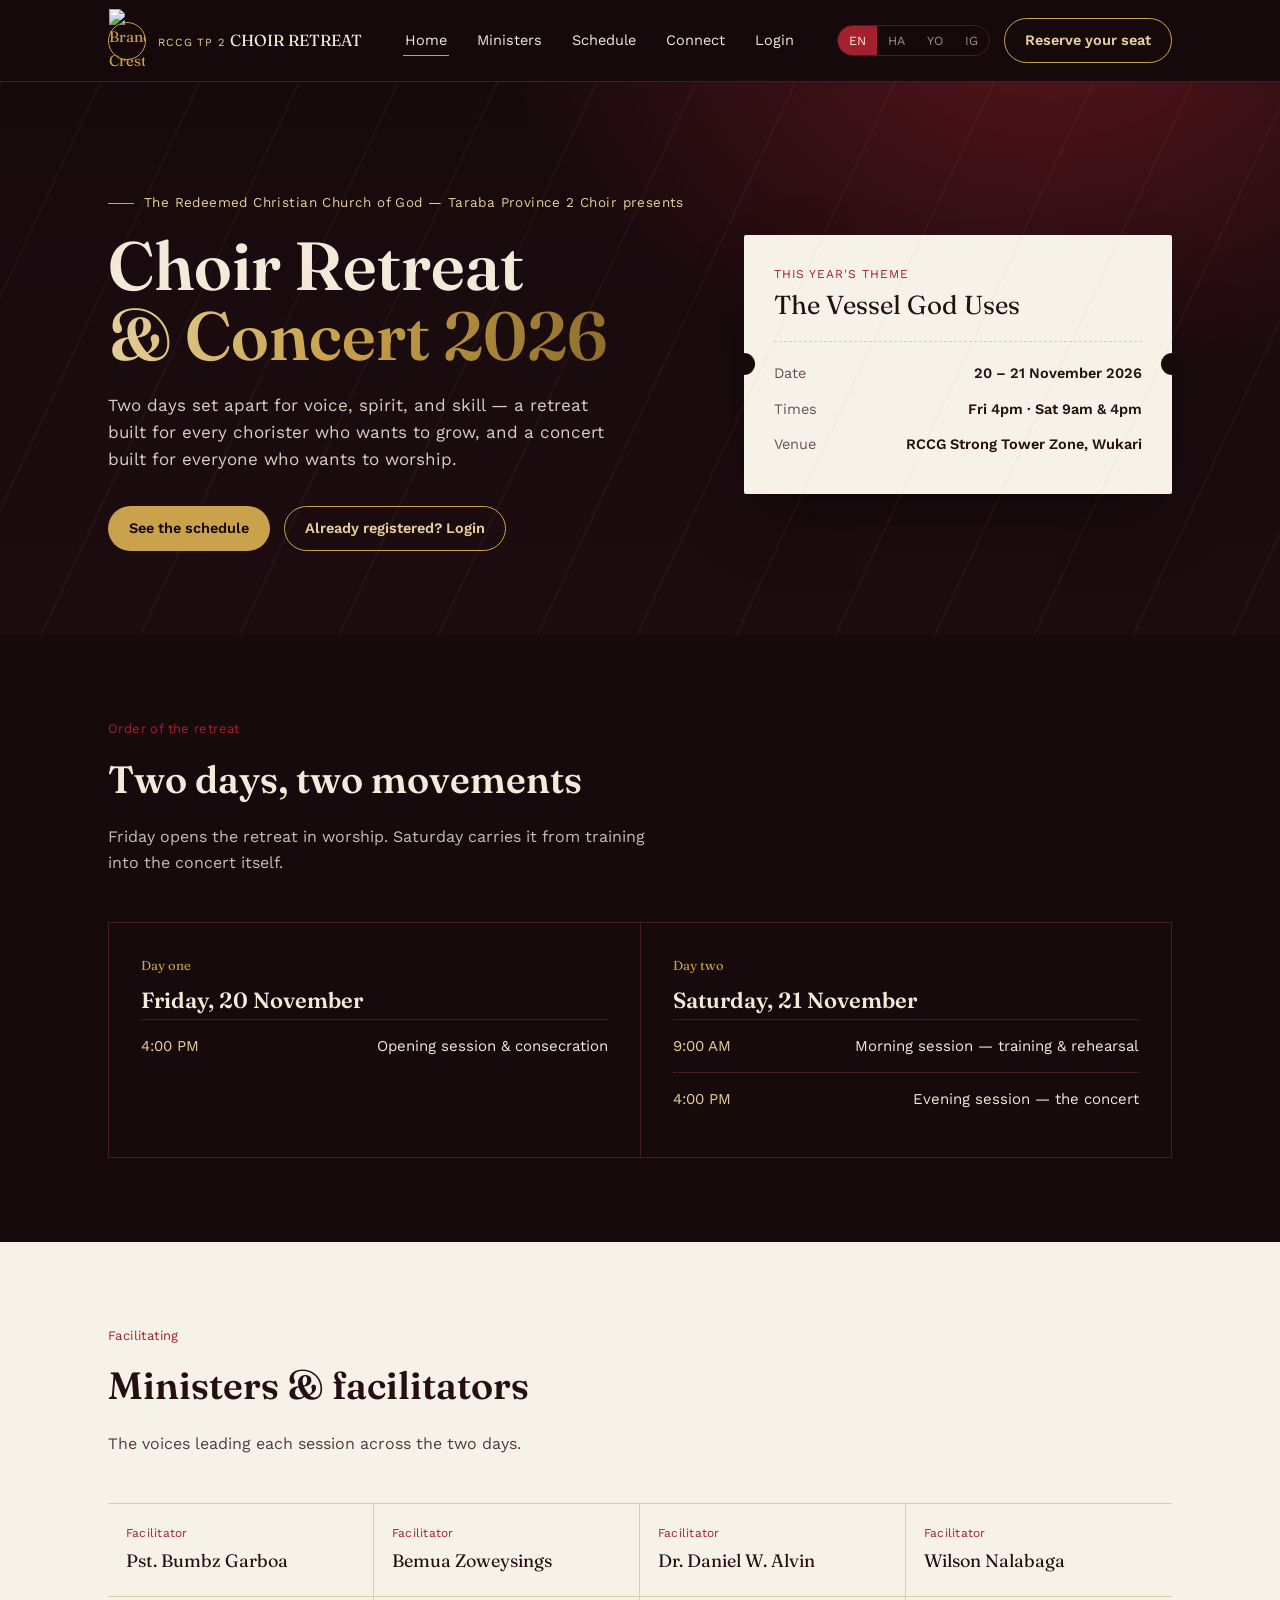
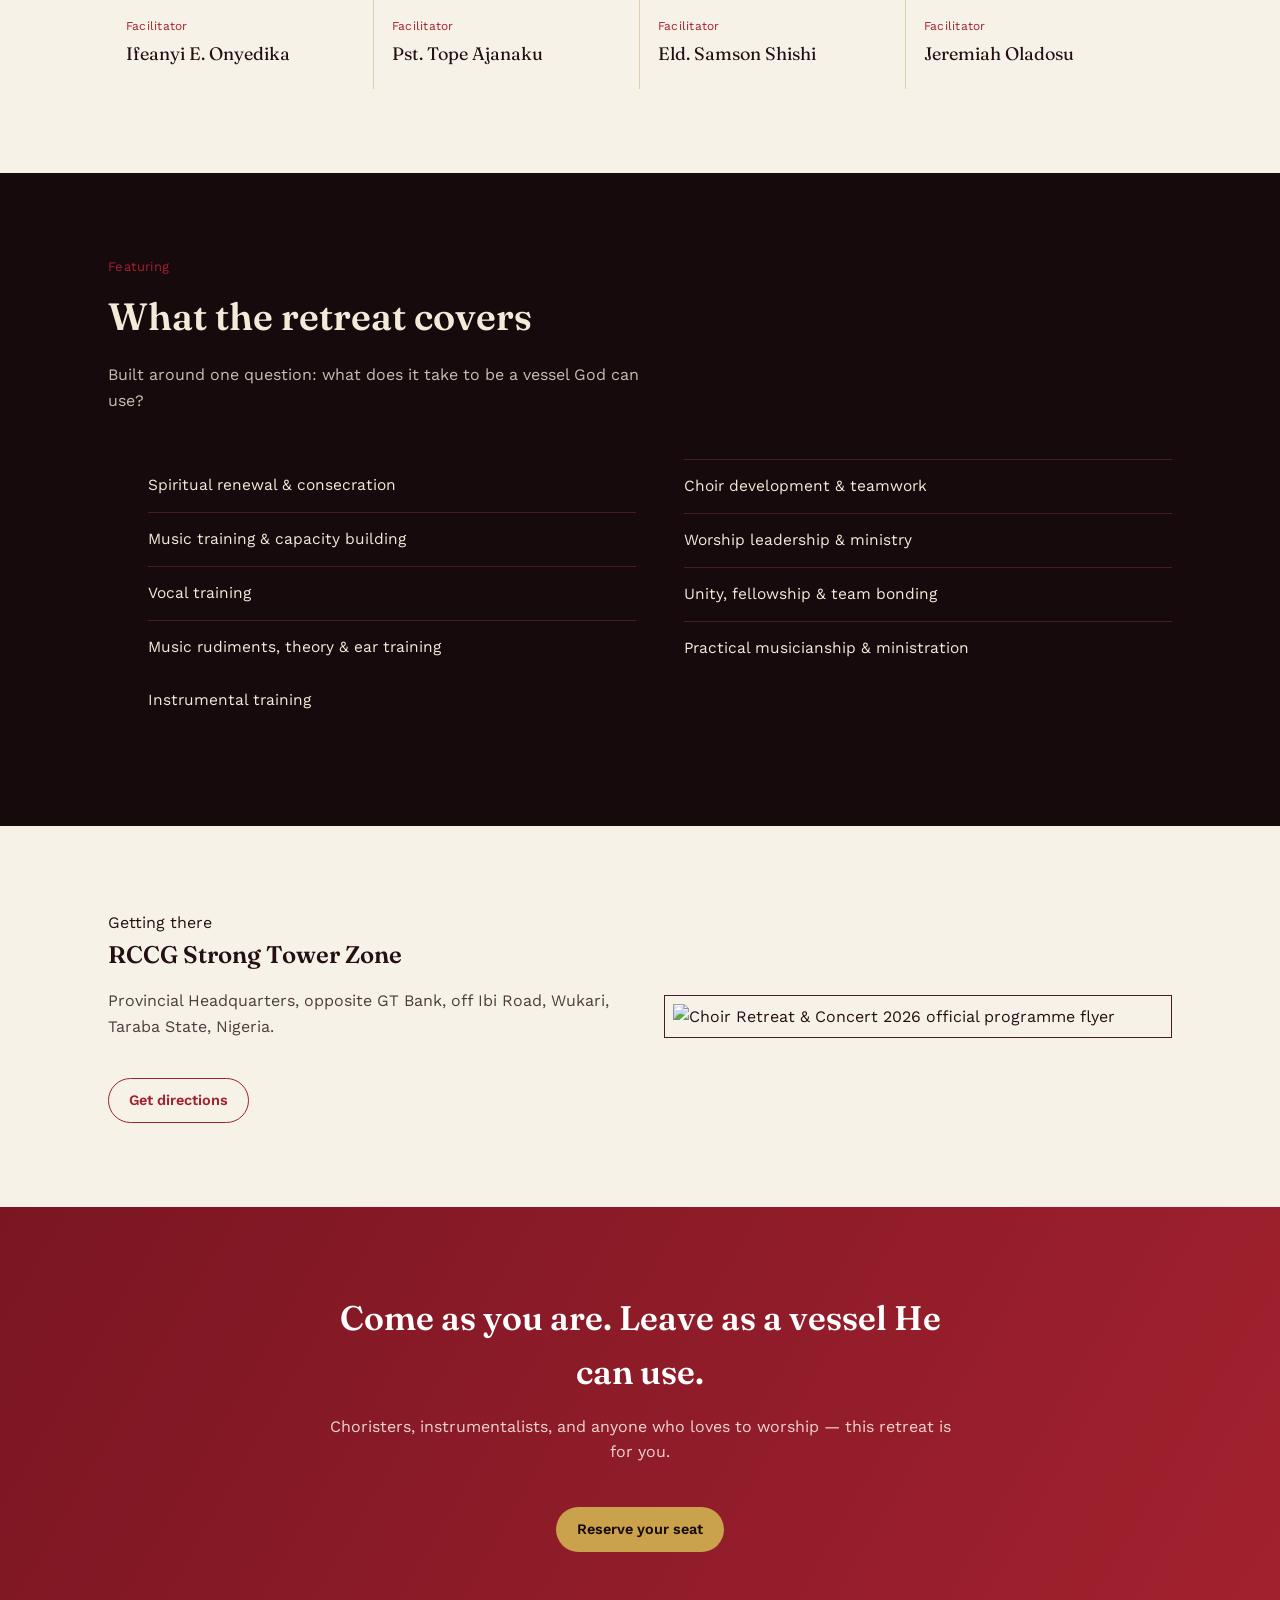
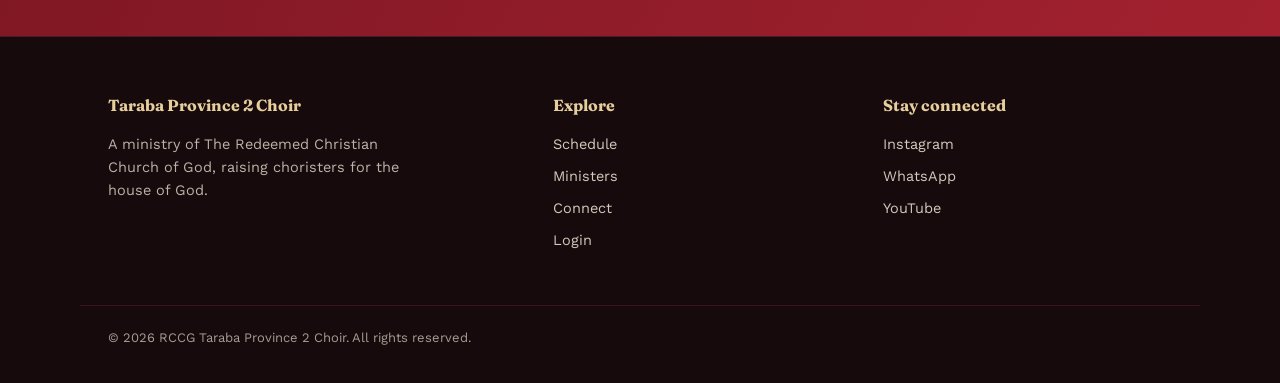
==== index.html @ 62e75410 "Add files via upload" ====
<!DOCTYPE html>
<html lang="en">
<head>
<meta charset="UTF-8">
<meta name="viewport" content="width=device-width, initial-scale=1.0">
<title>Choir Retreat &amp; Concert 2026 — Taraba Province 2 Choir</title>
<meta name="description" content="Choir Retreat & Concert 2026, themed 'The Vessel God Uses'. 20–21 November 2026 at RCCG Strong Tower Zone, Wukari, Taraba State.">
<link rel="preconnect" href="https://fonts.googleapis.com">
<link href="https://fonts.googleapis.com/css2?family=Fraunces:opsz,wght@9..144,500;9..144,600;9..144,700&family=Work+Sans:wght@400;500;600;700&display=swap" rel="stylesheet">
<link rel="stylesheet" href="styles.css">
</head>
<body>

<header class="site-header">
  <nav class="nav">
    <a href="index.html" class="brand">
      <span class="brand-crest"><img src="assets/RCCG LOGO.jpg" alt="Brand Crest"></span>
      <span class="brand-text">
        <span class="line1">RCCG TP 2</span>
        <span class="line2">CHOIR RETREAT</span>
      </span>
    </a>
    <ul class="nav-links">
      <li><a href="index.html" class="active" data-i18n="nav_home">Home</a></li>
      <li><a href="#ministers" data-i18n="nav_ministers">Ministers</a></li>
      <li><a href="#schedule" data-i18n="nav_schedule">Schedule</a></li>
      <li><a href="social.html" data-i18n="nav_social">Connect</a></li>
      <li><a href="login.html" data-i18n="nav_login">Login</a></li>
    </ul>
    <div class="nav-right">
      <div class="lang-switch" role="group" aria-label="Language">
        <button data-lang="en" class="active">EN</button>
        <button data-lang="ha">HA</button>
        <button data-lang="yo">YO</button>
        <button data-lang="ig">IG</button>
      </div>
      <a href="login.html" class="btn btn-line" data-i18n="nav_register">Reserve a seat</a>
      <button class="nav-toggle" aria-label="Menu" aria-expanded="false">☰</button>
    </div>
  </nav>
</header>

<section class="hero">
  <div class="container hero-grid">
    <div>
      <p class="hero-eyebrow"><span class="rule"></span><span data-i18n="hero_eyebrow">The Redeemed Christian Church of God — Taraba Province 2 Choir presents</span></p>
      <h1>Choir Retreat<br><span class="gold">&amp; Concert 2026</span></h1>
      <p class="hero-lede" data-i18n="hero_lede">Two days set apart for voice, spirit, and skill — a retreat built for every chorister who wants to grow, and a concert built for everyone who wants to worship.</p>
      <div class="hero-actions">
        <a href="#schedule" class="btn btn-gold" data-i18n="hero_cta_schedule">See the schedule</a>
        <a href="login.html" class="btn btn-line" data-i18n="hero_cta_login">Already registered? Login</a>
      </div>
    </div>
    <div class="ticket">
      <div class="theme-label" data-i18n="ticket_theme_label">This year's theme</div>
      <div class="theme-text">The Vessel God Uses</div>
      <hr>
      <div class="row"><span class="k" data-i18n="ticket_date_label">Date</span><span class="v" data-i18n="ticket_date_value">20 – 21 November 2026</span></div>
      <div class="row"><span class="k" data-i18n="ticket_time_label">Times</span><span class="v" data-i18n="ticket_time_value">Fri 4pm · Sat 9am & 4pm</span></div>
      <div class="row"><span class="k" data-i18n="ticket_venue_label">Venue</span><span class="v" data-i18n="ticket_venue_value">RCCG Strong Tower Zone, Wukari</span></div>
    </div>
  </div>
</section>

<section id="schedule">
  <div class="container">
    <div class="section-head">
      <div class="kicker" data-i18n="programme_kicker">Order of the retreat</div>
      <h2 data-i18n="programme_title">Two days, two movements</h2>
      <p data-i18n="programme_lede">Friday opens the retreat in worship. Saturday carries it from training into the concert itself.</p>
    </div>
    <div class="programme">
      <div class="day">
        <div class="num" data-i18n="day1_label">Day one</div>
        <h3 data-i18n="day1_name">Friday, 20 November</h3>
        <div class="slot">
          <span class="time" data-i18n="day1_slot1_time">4:00 PM</span>
          <span data-i18n="day1_slot1_name">Opening session &amp; consecration</span>
        </div>
      </div>
      <div class="day">
        <div class="num" data-i18n="day2_label">Day two</div>
        <h3 data-i18n="day2_name">Saturday, 21 November</h3>
        <div class="slot">
          <span class="time" data-i18n="day2_slot1_time">9:00 AM</span>
          <span data-i18n="day2_slot1_name">Morning session — training &amp; rehearsal</span>
        </div>
        <div class="slot">
          <span class="time" data-i18n="day2_slot2_time">4:00 PM</span>
          <span data-i18n="day2_slot2_name">Evening session — the concert</span>
        </div>
      </div>
    </div>
  </div>
</section>

<section id="ministers" class="section-paper">
  <div class="container">
    <div class="section-head">
      <div class="kicker" data-i18n="ministers_kicker">Facilitating</div>
      <h2 data-i18n="ministers_title">Ministers &amp; facilitators</h2>
      <p data-i18n="ministers_lede">The voices leading each session across the two days.</p>
    </div>
    <div class="cast">
      <div class="cast-item"><div class="role">Facilitator</div><div class="who">Pst. Bumbz Garboa</div></div>
      <div class="cast-item"><div class="role">Facilitator</div><div class="who">Bemua Zoweysings</div></div>
      <div class="cast-item"><div class="role">Facilitator</div><div class="who">Dr. Daniel W. Alvin</div></div>
      <div class="cast-item"><div class="role">Facilitator</div><div class="who">Wilson Nalabaga</div></div>
      <div class="cast-item"><div class="role">Facilitator</div><div class="who">Ifeanyi E. Onyedika</div></div>
      <div class="cast-item"><div class="role">Facilitator</div><div class="who">Pst. Tope Ajanaku</div></div>
      <div class="cast-item"><div class="role">Facilitator</div><div class="who">Eld. Samson Shishi</div></div>
      <div class="cast-item"><div class="role">Facilitator</div><div class="who">Jeremiah Oladosu</div></div>
    </div>
  </div>
</section>

<section>
  <div class="container">
    <div class="section-head">
      <div class="kicker" data-i18n="focus_kicker">Featuring</div>
      <h2 data-i18n="focus_title">What the retreat covers</h2>
      <p data-i18n="focus_lede">Built around one question: what does it take to be a vessel God can use?</p>
    </div>
    <ul class="focus-list">
      <li data-i18n="focus_1">Spiritual renewal &amp; consecration</li>
      <li data-i18n="focus_2">Music training &amp; capacity building</li>
      <li data-i18n="focus_3">Vocal training</li>
      <li data-i18n="focus_4">Music rudiments, theory &amp; ear training</li>
      <li data-i18n="focus_5">Instrumental training</li>
      <li data-i18n="focus_6">Choir development &amp; teamwork</li>
      <li data-i18n="focus_7">Worship leadership &amp; ministry</li>
      <li data-i18n="focus_8">Unity, fellowship &amp; team bonding</li>
      <li data-i18n="focus_9">Practical musicianship &amp; ministration</li>
    </ul>
  </div>
</section>

<section class="section-paper">
  <div class="container venue-wrap">
    <div>
      <div class="kicker" data-i18n="venue_kicker">Getting there</div>
      <h2 data-i18n="venue_title">RCCG Strong Tower Zone</h2>
      <p data-i18n="venue_lede" style="margin-top:14px; opacity:.8;">Provincial Headquarters, opposite GT Bank, off Ibi Road, Wukari, Taraba State, Nigeria.</p>
      <a href="https://www.google.com/maps/search/?api=1&query=RCCG+Strong+Tower+Zone+Wukari+Taraba" target="_blank" rel="noopener" class="btn btn-line" style="border-color:var(--crimson); color:var(--crimson); margin-top:22px;" data-i18n="venue_cta">Get directions</a>
    </div>
    <div class="venue-figure">
      <img src="assets/flyer.jpg" alt="Choir Retreat & Concert 2026 official programme flyer">
    </div>
  </div>
</section>

<section style="background: linear-gradient(120deg, var(--crimson-2), var(--crimson)); text-align:center;">
  <div class="container" style="max-width:680px;">
    <h2 style="font-size: clamp(26px,3.4vw,34px); color:#fff;" data-i18n="cta_band_title">Come as you are. Leave as a vessel He can use.</h2>
    <p style="margin-top:14px; color:#fbe9df; opacity:.9;" data-i18n="cta_band_lede">Choristers, instrumentalists, and anyone who loves to worship — this retreat is for you.</p>
    <a href="login.html" class="btn btn-gold" style="margin-top:26px;" data-i18n="cta_band_button">Reserve your seat</a>
  </div>
</section>

<footer>
  <div class="container footer-grid">
    <div>
      <h4 data-i18n="footer_about_title">Taraba Province 2 Choir</h4>
      <p style="opacity:.75; font-size:14.5px; max-width:34ch;" data-i18n="footer_about_text">A ministry of The Redeemed Christian Church of God, raising choristers for the house of God.</p>
    </div>
    <div>
      <h4 data-i18n="footer_links_title">Explore</h4>
      <ul>
        <li><a href="#schedule" data-i18n="nav_schedule">Schedule</a></li>
        <li><a href="#ministers" data-i18n="nav_ministers">Ministers</a></li>
        <li><a href="social.html" data-i18n="nav_social">Connect</a></li>
        <li><a href="login.html" data-i18n="nav_login">Login</a></li>
      </ul>
    </div>
    <div>
      <h4 data-i18n="footer_connect_title">Stay connected</h4>
      <ul>
        <li><a href="social.html">Instagram</a></li>
        <li><a href="social.html">WhatsApp</a></li>
        <li><a href="social.html">YouTube</a></li>
      </ul>
    </div>
  </div>
  <div class="container footer-base">
    © 2026 RCCG Taraba Province 2 Choir. <span data-i18n="footer_rights">All rights reserved.</span>
  </div>
</footer>

<script src="main.js"></script>
</body>
</html>
---- styles.css ----
/* ============================================================
   CHOIR RETREAT & CONCERT 2026 — Taraba Province 2 Choir
   Design language: an "order of service" booklet — the printed
   program handed out at a church retreat — rendered digitally.
   Palette pulled from the flyer's wine/crimson/gold, not a
   generic template palette.
   ============================================================ */

:root{
  --ink:        #170a0d;   /* near-black wine, page background */
  --wine:       #2b0f16;   /* raised surface on dark */
  --wine-line:  #4a1b24;   /* hairline rule on dark */
  --crimson:    #a3212f;   /* primary accent, from flyer red */
  --crimson-2:  #7a1622;   /* deeper crimson for depth */
  --gold:       #c9a24b;   /* foil gold */
  --gold-soft:  #e6cf9c;   /* pale gold for tints */
  --cream:      #f4ead9;   /* text on dark */
  --paper:      #f7f2e7;   /* light "paper" section background */
  --paper-line: #ddccae;   /* hairline rule on paper */
  --charcoal:   #241014;   /* text on paper */
  --charcoal-70:#241014b3;

  --serif: "Fraunces", "Iowan Old Style", Georgia, serif;
  --sans:  "Work Sans", -apple-system, "Segoe UI", sans-serif;

  --container: 1120px;
  --radius: 2px; /* deliberately near-square: booklet, not app */
}

@media (prefers-reduced-motion: reduce){
  *{ animation-duration: 0.001ms !important; animation-iteration-count: 1 !important; transition-duration: 0.001ms !important; scroll-behavior: auto !important; }
}

*, *::before, *::after{ box-sizing: border-box; }
html{ scroll-behavior: smooth; }
body{
  margin:0;
  background: var(--ink);
  color: var(--cream);
  font-family: var(--sans);
  font-size: 16px;
  line-height: 1.6;
  -webkit-font-smoothing: antialiased;
}

img{ max-width:100%; display:block; }
a{ color: inherit; }

h1,h2,h3,.serif{ font-family: var(--serif); font-weight: 600; margin:0; }

.container{
  max-width: var(--container);
  margin: 0 auto;
  padding: 0 28px;
}

a:focus-visible,
button:focus-visible,
input:focus-visible,
select:focus-visible,
textarea:focus-visible{
  outline: 2px solid var(--gold);
  outline-offset: 3px;
}

/* ---------- Header / Nav ---------- */
.site-header{
  position: sticky;
  top:0;
  z-index: 50;
  background: rgba(23,10,13,0.92);
  backdrop-filter: blur(6px);
  border-bottom: 1px solid var(--wine-line);
}
.nav{
  display:flex;
  align-items:center;
  justify-content:space-between;
  padding: 18px 28px;
  max-width: var(--container);
  margin:0 auto;
  gap: 20px;
}
.brand{
  display:flex;
  align-items:center;
  gap:12px;
  text-decoration:none;
  color: var(--cream);
  flex-shrink:0;
}
.brand-crest{
  width:38px; height:38px; border-radius:50%;
  border:1px solid var(--gold);
  display:flex; align-items:center; justify-content:center;
  font-family: var(--serif); font-size: 15px; color:var(--gold);
}
.brand-text{ line-height:1.15; }
.brand-text .line1{ font-size:11px; letter-spacing:.08em; color: var(--gold-soft); text-transform:uppercase; }
.brand-text .line2{ font-family: var(--serif); font-size:16px; }

.nav-links{
  display:flex;
  align-items:center;
  gap: 26px;
  list-style:none;
  margin:0; padding:0;
  font-size: 14.5px;
}
.nav-links a{
  text-decoration:none;
  padding: 6px 2px;
  border-bottom: 1px solid transparent;
}
.nav-links a:hover, .nav-links a.active{
  border-bottom-color: var(--gold);
}
.nav-right{ display:flex; align-items:center; gap:14px; }

.lang-switch{
  display:flex;
  border:1px solid var(--wine-line);
  border-radius: 999px;
  overflow:hidden;
}
.lang-switch button{
  background:transparent;
  border:none;
  color: var(--cream);
  font-family: var(--sans);
  font-size: 12.5px;
  padding: 7px 11px;
  cursor:pointer;
  opacity:.6;
}
.lang-switch button.active{
  background: var(--crimson);
  opacity:1;
}

.btn{
  display:inline-block;
  font-family: var(--sans);
  font-size: 14.5px;
  font-weight:600;
  text-decoration:none;
  padding: 10px 20px;
  border-radius: 999px;
  border: 1px solid transparent;
  cursor:pointer;
}
.btn-gold{ background: var(--gold); color: var(--ink); }
.btn-gold:hover{ background: var(--gold-soft); }
.btn-line{ border-color: var(--gold); color: var(--gold-soft); background:transparent; }
.btn-line:hover{ background: rgba(201,162,75,0.12); }

.nav-toggle{
  display:none;
  background:none; border:none; color:var(--cream);
  font-size: 22px; cursor:pointer;
}

/* ---------- Hero ---------- */
.hero{
  position:relative;
  padding: 96px 0 84px;
  overflow:hidden;
  background:
    radial-gradient(ellipse 900px 600px at 82% -10%, rgba(163,33,47,0.45), transparent 60%),
    linear-gradient(180deg, var(--ink) 0%, #1c0c10 100%);
}
.hero::after{
  content:"";
  position:absolute; inset:0;
  background-image: repeating-linear-gradient(115deg, rgba(201,162,75,0.05) 0 2px, transparent 2px 90px);
  pointer-events:none;
}
.hero-grid{
  position:relative;
  display:grid;
  grid-template-columns: 1.15fr 0.85fr;
  gap: 56px;
  align-items:center;
}
.hero-eyebrow{
  font-size: 13.5px;
  color: var(--gold-soft);
  letter-spacing: .03em;
  margin-bottom: 18px;
}
.hero-eyebrow .rule{
  display:inline-block; width:26px; height:1px; background:var(--gold); margin-right:10px; vertical-align:middle;
}
.hero h1{
  font-size: clamp(42px, 6vw, 68px);
  line-height: 1.02;
  color: var(--cream);
}
.hero h1 .gold{
  background: linear-gradient(100deg, var(--gold-soft), var(--gold) 45%, #8f6d2c);
  -webkit-background-clip: text;
  background-clip: text;
  color: transparent;
}
.hero-lede{
  margin-top: 22px;
  max-width: 46ch;
  font-size: 17px;
  color: var(--cream);
  opacity:.88;
}
.hero-actions{
  margin-top: 32px;
  display:flex;
  gap: 14px;
  flex-wrap:wrap;
}

.ticket{
  background: var(--paper);
  color: var(--charcoal);
  border-radius: var(--radius);
  padding: 30px 30px 26px;
  position:relative;
  box-shadow: 0 30px 60px -20px rgba(0,0,0,0.55);
}
.ticket::before, .ticket::after{
  content:""; position:absolute; width:22px; height:22px; background:var(--ink);
  border-radius:50%; top:50%; transform:translateY(-50%);
}
.ticket::before{ left:-11px; }
.ticket::after{ right:-11px; }
.ticket .theme-label{ font-size:12px; letter-spacing:.08em; text-transform:uppercase; color: var(--crimson); }
.ticket .theme-text{ font-family: var(--serif); font-size: 26px; margin-top:6px; line-height:1.2; }
.ticket hr{ border:none; border-top:1px dashed var(--paper-line); margin: 20px 0; }
.ticket .row{ display:flex; justify-content:space-between; gap:16px; margin-bottom:12px; font-size:14.5px; }
.ticket .row .k{ color: var(--charcoal-70); }
.ticket .row .v{ font-weight:600; text-align:right; }

/* ---------- Sections ---------- */
section{ padding: 84px 0; }
.section-paper{ background: var(--paper); color: var(--charcoal); }
.section-head{ max-width: 620px; margin-bottom: 46px; }
.section-head .kicker{ color: var(--crimson); font-size: 13px; letter-spacing:.03em; margin-bottom:10px; }
.section-paper .section-head .kicker{ color: var(--crimson); }
.section-dark .section-head .kicker{ color: var(--gold-soft); }
.section-head h2{ font-size: clamp(28px, 3.4vw, 38px); }
.section-head p{ margin-top: 14px; opacity:.8; max-width: 54ch; }

/* Programme / schedule — genuinely sequential, numbering earned */
.programme{
  display:grid;
  grid-template-columns: repeat(2, 1fr);
  gap: 1px;
  background: var(--wine-line);
  border: 1px solid var(--wine-line);
}
.programme .day{
  background: var(--ink);
  padding: 32px;
}
.programme .day .num{ font-family: var(--serif); font-size: 13px; color: var(--gold); }
.programme .day h3{ font-size: 22px; margin-top: 8px; }
.programme .slot{
  display:flex; justify-content:space-between; gap:14px;
  padding: 14px 0;
  border-top: 1px solid var(--wine-line);
  font-size: 15px;
}
.programme .slot:first-of-type{ border-top:none; margin-top:18px; }
.programme .slot .time{ color: var(--gold-soft); white-space:nowrap; }

/* Ministers — cast list, not shadowed cards */
.cast{
  display:grid;
  grid-template-columns: repeat(4, 1fr);
  gap: 0;
}
.cast-item{
  padding: 20px 18px;
  border-top: 1px solid var(--paper-line);
  border-right: 1px solid var(--paper-line);
}
.cast-item:nth-child(4n){ border-right:none; }
.cast-item .role{ font-size: 12px; color: var(--crimson); letter-spacing:.02em; }
.cast-item .who{ font-family: var(--serif); font-size: 18px; margin-top: 4px; }

/* Focus / featuring list */
.focus-list{
  columns: 2;
  column-gap: 48px;
}
.focus-list li{
  break-inside: avoid;
  padding: 14px 0;
  border-top: 1px solid var(--wine-line);
  list-style:none;
  font-size: 15.5px;
}
.focus-list li:first-child, .focus-list li:nth-child(5){ border-top:none; }

/* Venue */
.venue-wrap{
  display:grid;
  grid-template-columns: 1fr 1fr;
  gap: 48px;
  align-items:center;
}
.venue-figure{
  border: 1px solid var(--wine-line);
  padding: 8px;
}
.venue-figure img{ width:100%; }

/* Footer */
footer{
  background: var(--ink);
  border-top: 1px solid var(--wine-line);
  padding: 56px 0 34px;
}
.footer-grid{
  display:grid;
  grid-template-columns: 1.4fr 1fr 1fr;
  gap: 40px;
}
footer h4{ font-family: var(--serif); font-size: 16px; color: var(--gold-soft); margin: 0 0 14px; }
footer ul{ list-style:none; padding:0; margin:0; }
footer li{ margin-bottom: 9px; font-size: 14.5px; }
footer a{ text-decoration:none; opacity:.85; }
footer a:hover{ opacity:1; text-decoration:underline; }
.footer-base{
  margin-top: 44px;
  padding-top: 22px;
  border-top: 1px solid var(--wine-line);
  font-size: 13px;
  opacity: .65;
}

/* ---------- Login page ---------- */
.auth-wrap{
  min-height: calc(100vh - 74px);
  display:grid;
  grid-template-columns: 1fr 1fr;
}
.auth-side{
  background:
    radial-gradient(ellipse 700px 500px at 20% 0%, rgba(163,33,47,0.5), transparent 60%),
    var(--ink);
  padding: 64px;
  display:flex; flex-direction:column; justify-content:center;
}
.auth-side .theme-text{ font-family: var(--serif); font-size: 34px; margin-top:14px; max-width: 12ch; }
.auth-form-side{
  background: var(--paper);
  color: var(--charcoal);
  padding: 64px;
  display:flex; flex-direction:column; justify-content:center;
}
.auth-form-side .form-wrap{ max-width: 380px; margin:0 auto; width:100%; }
.field{ margin-bottom: 18px; }
.field label{ display:block; font-size: 13.5px; margin-bottom: 7px; font-weight:600; }
.field input{
  width:100%;
  padding: 12px 14px;
  border: 1px solid var(--paper-line);
  background: #fff;
  border-radius: var(--radius);
  font-size: 15px;
  font-family: var(--sans);
  color: var(--charcoal);
}
.field-row{ display:flex; justify-content:space-between; align-items:center; margin-bottom:22px; font-size:13.5px; }
.field-row a{ color: var(--crimson); text-decoration:none; }
.form-submit{
  width:100%;
  padding: 13px;
  background: var(--crimson);
  color: #fff;
  border:none;
  border-radius: 999px;
  font-family: var(--sans);
  font-weight:600;
  font-size: 15px;
  cursor:pointer;
}
.form-submit:hover{ background: var(--crimson-2); }
.form-foot{ margin-top: 20px; font-size: 14px; text-align:center; }
.form-note{
  margin-top: 22px;
  font-size: 12.5px;
  padding: 12px 14px;
  background: rgba(163,33,47,0.08);
  border: 1px solid var(--paper-line);
  border-radius: var(--radius);
  opacity: .85;
}
.form-msg{ font-size: 13.5px; margin-top: 10px; min-height: 18px; }
.form-msg.ok{ color: #2f6d3e; }

/* ---------- Social page ---------- */
.social-hero{ padding: 72px 0 40px; }
.social-links{
  display:grid;
  grid-template-columns: repeat(4, 1fr);
  gap: 1px;
  background: var(--wine-line);
  border: 1px solid var(--wine-line);
  margin-top: 8px;
}
.social-links a{
  background: var(--ink);
  padding: 26px 20px;
  text-decoration:none;
  display:flex; flex-direction:column; gap:8px;
}
.social-links a:hover{ background: #200e12; }
.social-links .platform{ font-family: var(--serif); font-size: 18px; }
.social-links .handle{ font-size: 13.5px; color: var(--gold-soft); }

.gallery{
  display:grid;
  grid-template-columns: repeat(3, 1fr);
  gap: 4px;
}
.gallery img{ width:100%; height:100%; object-fit:cover; aspect-ratio: 4/5; }

.hashtag-box{
  border: 1px dashed var(--paper-line);
  padding: 22px 24px;
  display:flex; align-items:center; justify-content:space-between; gap:16px;
  flex-wrap:wrap;
}
.hashtag-box .tag{ font-family: var(--serif); font-size: 24px; color: var(--crimson); }
.copy-btn{
  border: 1px solid var(--charcoal); background:transparent; color:var(--charcoal);
  padding: 9px 16px; border-radius: 999px; font-size:13.5px; cursor:pointer; font-family: var(--sans);
}

/* ---------- Mobile nav ---------- */
@media (max-width: 900px){
  .nav-links{
    position: fixed; inset: 66px 0 0 0;
    background: var(--ink);
    flex-direction:column;
    align-items:flex-start;
    padding: 28px;
    gap: 22px;
    font-size: 18px;
    transform: translateX(100%);
    transition: transform .25s ease;
  }
  .nav-links.open{ transform: translateX(0); }
  .nav-toggle{ display:block; }
  .nav-right .btn-line{ display:none; }
  .hero-grid{ grid-template-columns: 1fr; }
  .venue-wrap{ grid-template-columns: 1fr; }
  .footer-grid{ grid-template-columns: 1fr; gap: 30px; }
  .programme{ grid-template-columns: 1fr; }
  .cast{ grid-template-columns: repeat(2,1fr); }
  .cast-item:nth-child(2n){ border-right:none; }
  .cast-item:nth-child(4n){ border-right:1px solid var(--paper-line); }
  .focus-list{ columns: 1; }
  .auth-wrap{ grid-template-columns: 1fr; }
  .auth-side{ padding: 44px 28px; }
  .auth-form-side{ padding: 44px 28px; }
  .social-links{ grid-template-columns: repeat(2,1fr); }
  .gallery{ grid-template-columns: repeat(2,1fr); }
}
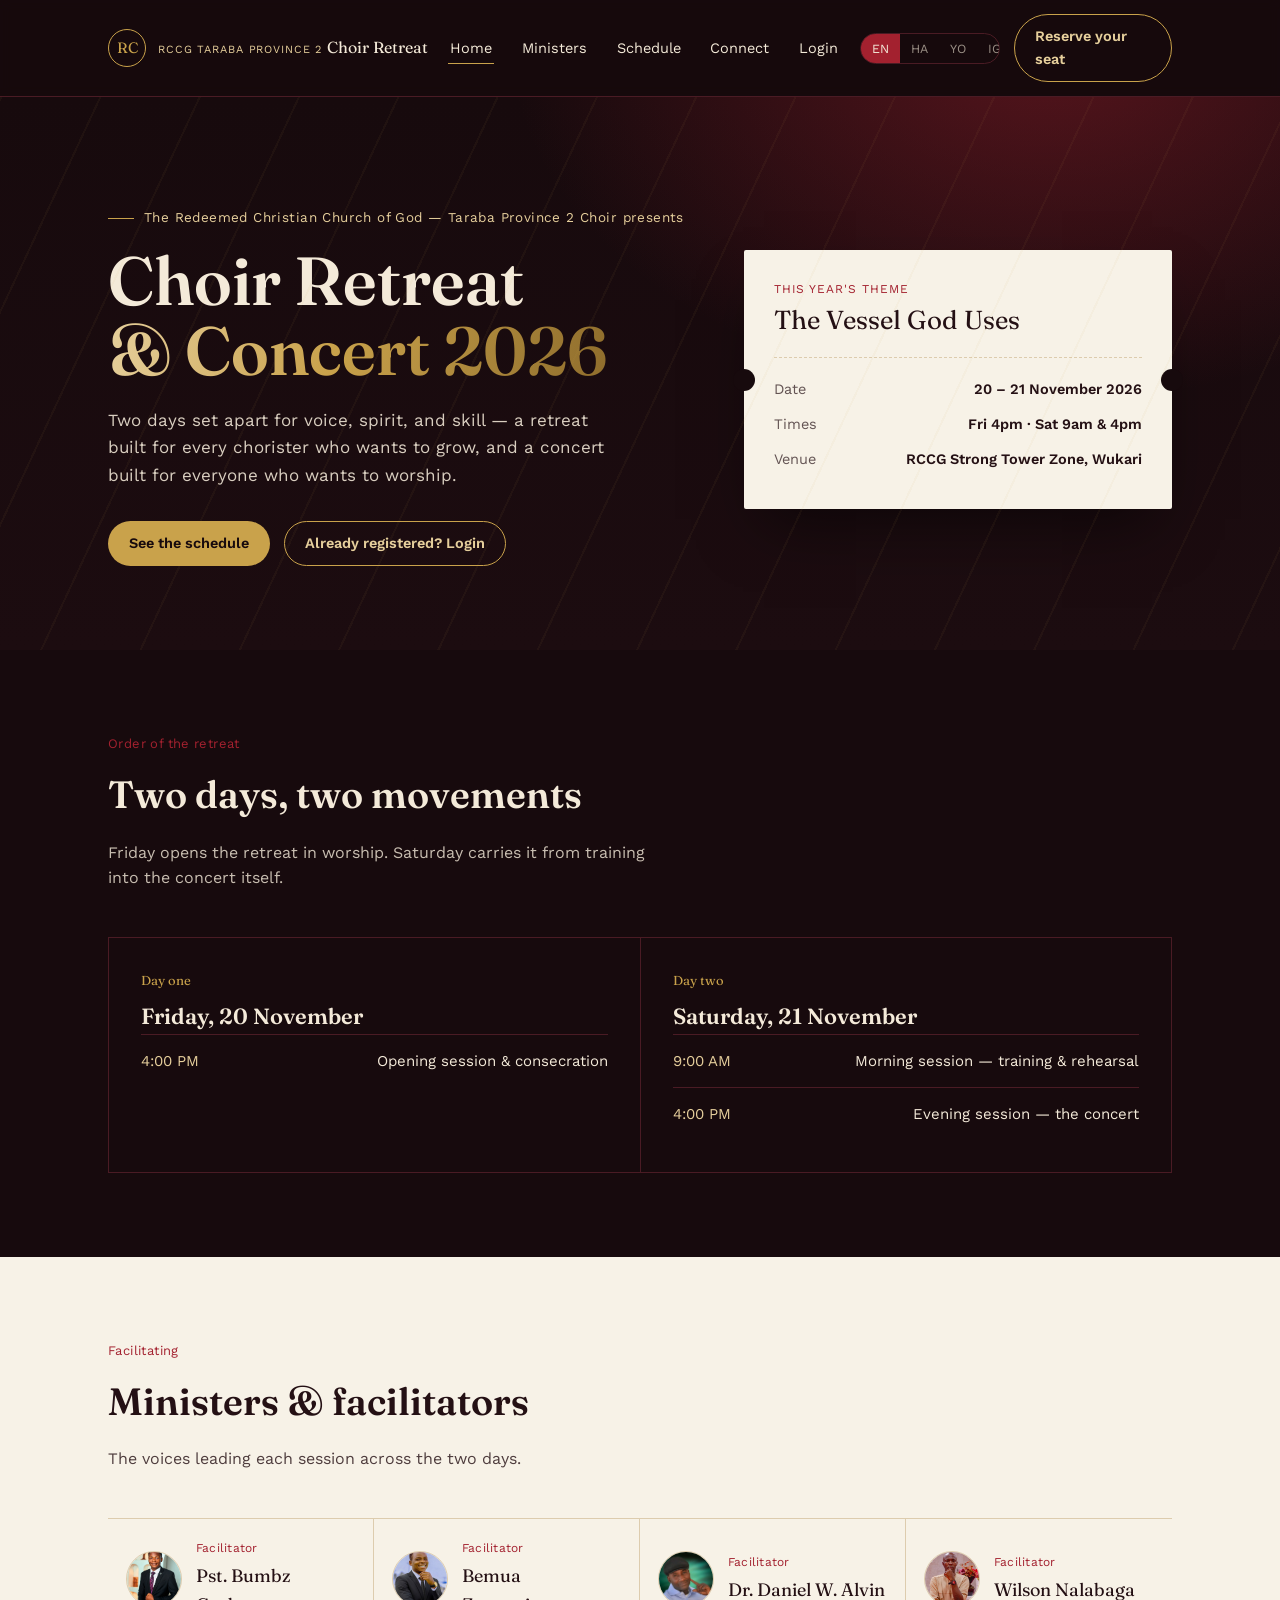
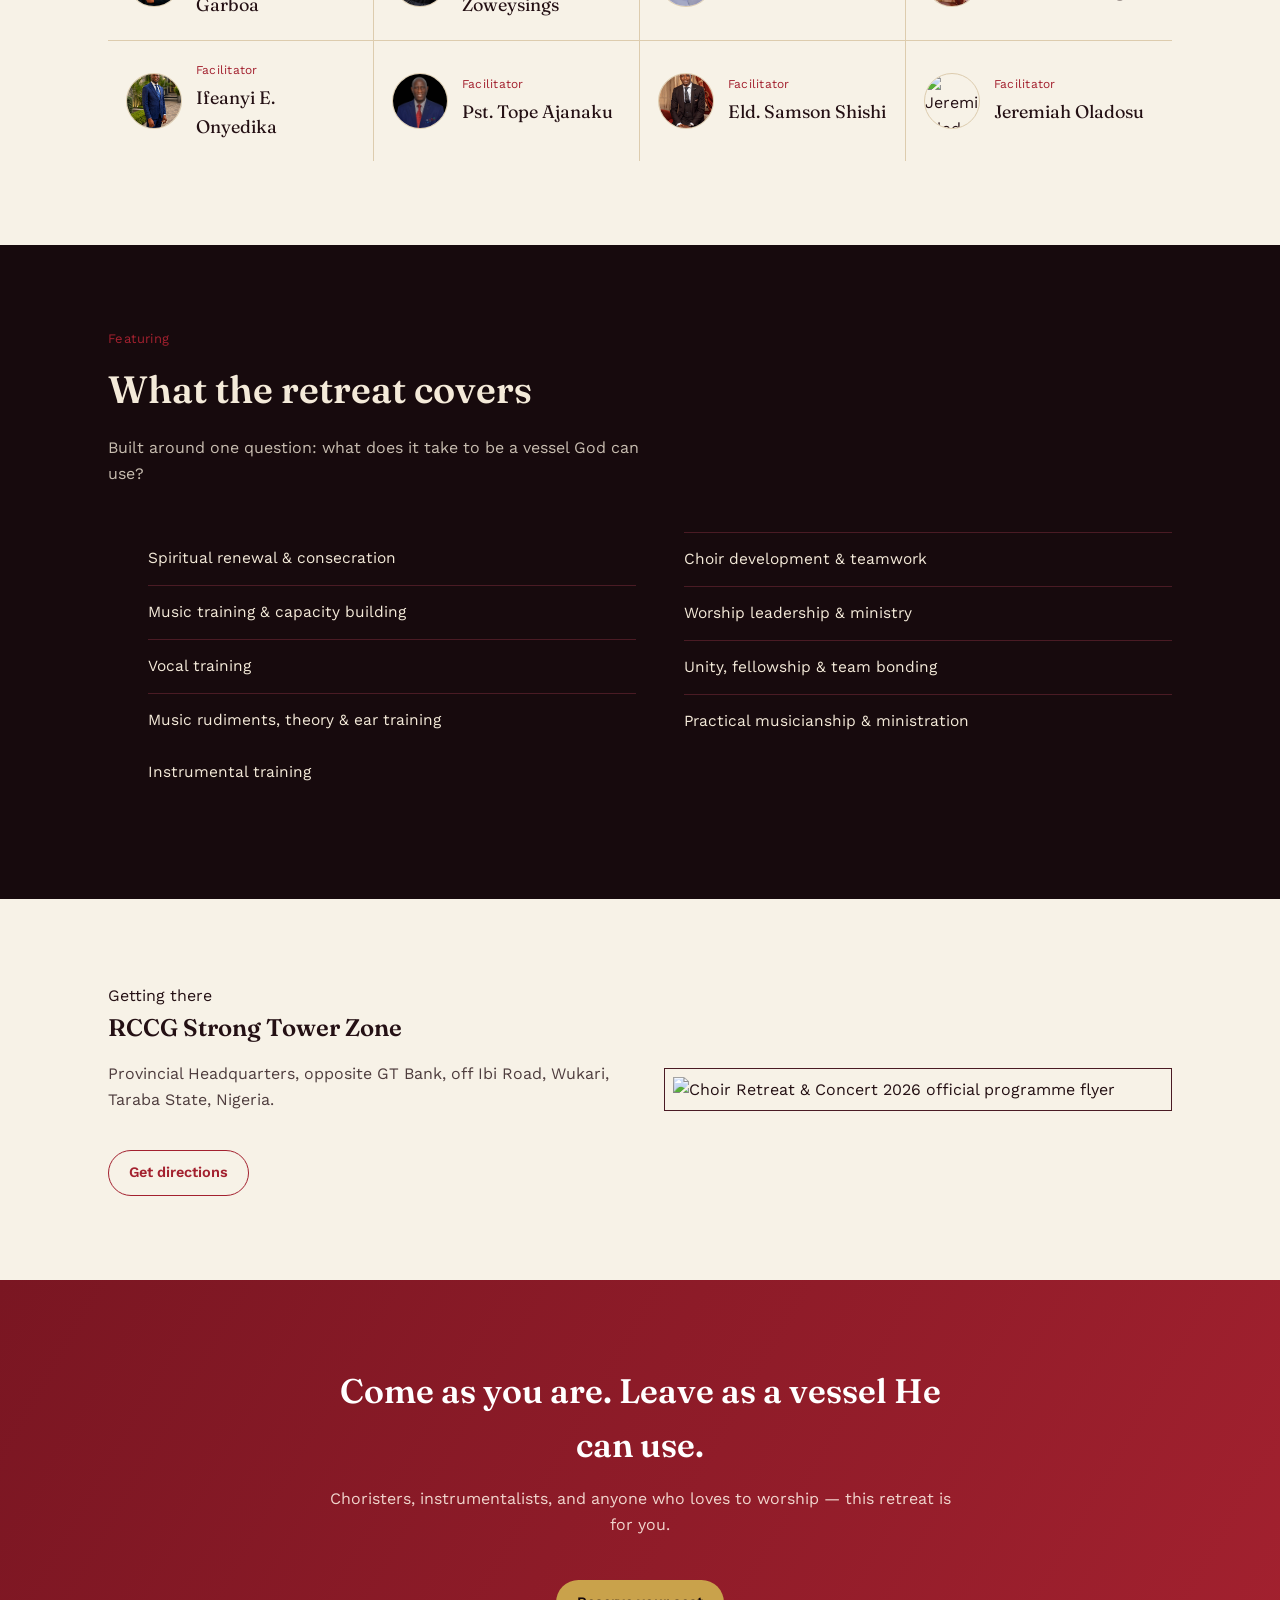
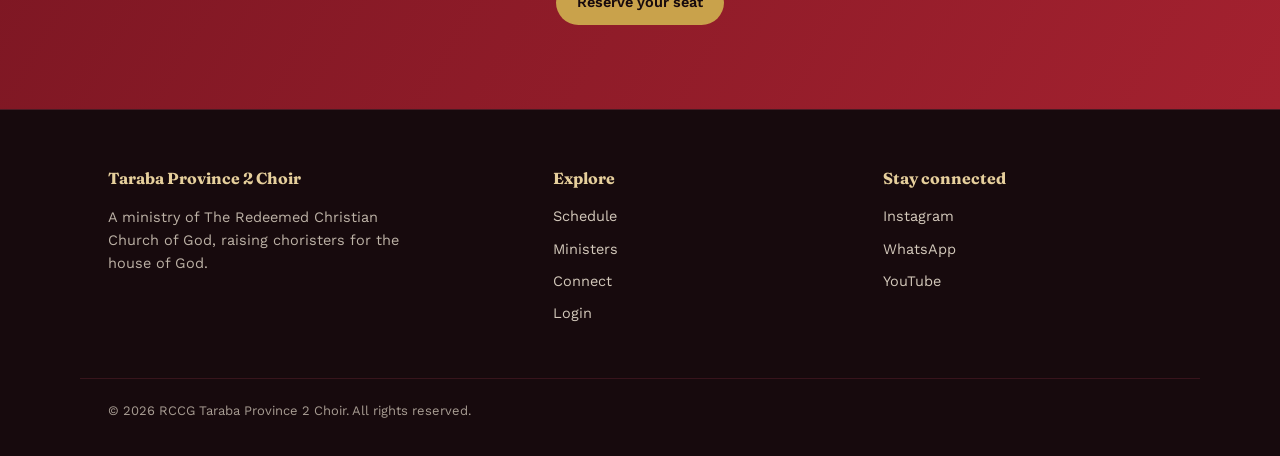
==== commit b4538639: "Add files via upload" ====
--- a/index.html
+++ b/index.html
@@ -14,10 +14,10 @@
 <header class="site-header">
   <nav class="nav">
     <a href="index.html" class="brand">
-      <span class="brand-crest"><img src="assets/RCCG LOGO.jpg" alt="Brand Crest"></span>
+      <span class="brand-crest">RC</span>
       <span class="brand-text">
-        <span class="line1">RCCG TP 2</span>
-        <span class="line2">CHOIR RETREAT</span>
+        <span class="line1">RCCG Taraba Province 2</span>
+        <span class="line2">Choir Retreat</span>
       </span>
     </a>
     <ul class="nav-links">
@@ -26,6 +26,15 @@
       <li><a href="#schedule" data-i18n="nav_schedule">Schedule</a></li>
       <li><a href="social.html" data-i18n="nav_social">Connect</a></li>
       <li><a href="login.html" data-i18n="nav_login">Login</a></li>
+      <li class="mobile-only-nav-item" style="width:100%; justify-content:space-between; padding-top:8px; border-top:1px solid var(--wine-line); margin-top:6px;">
+        <div class="lang-switch" role="group" aria-label="Language">
+          <button data-lang="en" class="active">EN</button>
+          <button data-lang="ha">HA</button>
+          <button data-lang="yo">YO</button>
+          <button data-lang="ig">IG</button>
+        </div>
+      </li>
+      <li class="mobile-only-nav-item"><a href="register.html" class="btn btn-gold" data-i18n="nav_register">Reserve your seat</a></li>
     </ul>
     <div class="nav-right">
       <div class="lang-switch" role="group" aria-label="Language">
@@ -34,7 +43,7 @@
         <button data-lang="yo">YO</button>
         <button data-lang="ig">IG</button>
       </div>
-      <a href="login.html" class="btn btn-line" data-i18n="nav_register">Reserve a seat</a>
+      <a href="register.html" class="btn btn-line" data-i18n="nav_register">Reserve your seat</a>
       <button class="nav-toggle" aria-label="Menu" aria-expanded="false">☰</button>
     </div>
   </nav>
@@ -102,14 +111,38 @@
       <p data-i18n="ministers_lede">The voices leading each session across the two days.</p>
     </div>
     <div class="cast">
-      <div class="cast-item"><div class="role">Facilitator</div><div class="who">Pst. Bumbz Garboa</div></div>
-      <div class="cast-item"><div class="role">Facilitator</div><div class="who">Bemua Zoweysings</div></div>
-      <div class="cast-item"><div class="role">Facilitator</div><div class="who">Dr. Daniel W. Alvin</div></div>
-      <div class="cast-item"><div class="role">Facilitator</div><div class="who">Wilson Nalabaga</div></div>
-      <div class="cast-item"><div class="role">Facilitator</div><div class="who">Ifeanyi E. Onyedika</div></div>
-      <div class="cast-item"><div class="role">Facilitator</div><div class="who">Pst. Tope Ajanaku</div></div>
-      <div class="cast-item"><div class="role">Facilitator</div><div class="who">Eld. Samson Shishi</div></div>
-      <div class="cast-item"><div class="role">Facilitator</div><div class="who">Jeremiah Oladosu</div></div>
+      <div class="cast-item">
+        <img class="cast-photo" src="assets/ministers/bumbz-garboa.jpg" alt="Pst. Bumbz Garboa">
+        <div><div class="role">Facilitator</div><div class="who">Pst. Bumbz Garboa</div></div>
+      </div>
+      <div class="cast-item">
+        <img class="cast-photo" src="assets/ministers/bemua-zoweysings.jpg" alt="Bemua Zoweysings">
+        <div><div class="role">Facilitator</div><div class="who">Bemua Zoweysings</div></div>
+      </div>
+      <div class="cast-item">
+        <img class="cast-photo" src="assets/ministers/daniel-alvin.jpg" alt="Dr. Daniel W. Alvin">
+        <div><div class="role">Facilitator</div><div class="who">Dr. Daniel W. Alvin</div></div>
+      </div>
+      <div class="cast-item">
+        <img class="cast-photo" src="assets/ministers/wilson-nalabaga.jpg" alt="Wilson Nalabaga">
+        <div><div class="role">Facilitator</div><div class="who">Wilson Nalabaga</div></div>
+      </div>
+      <div class="cast-item">
+        <img class="cast-photo" src="assets/ministers/ifeanyi-onyedika.jpg" alt="Ifeanyi E. Onyedika">
+        <div><div class="role">Facilitator</div><div class="who">Ifeanyi E. Onyedika</div></div>
+      </div>
+      <div class="cast-item">
+        <img class="cast-photo" src="assets/ministers/tope-ajanaku.jpg" alt="Pst. Tope Ajanaku">
+        <div><div class="role">Facilitator</div><div class="who">Pst. Tope Ajanaku</div></div>
+      </div>
+      <div class="cast-item">
+        <img class="cast-photo" src="assets/ministers/samson-shishi.jpg" alt="Eld. Samson Shishi">
+        <div><div class="role">Facilitator</div><div class="who">Eld. Samson Shishi</div></div>
+      </div>
+      <div class="cast-item">
+        <img class="cast-photo" src="assets/ministers/jeremiah-oladosu.jpg" alt="Jeremiah Oladosu">
+        <div><div class="role">Facilitator</div><div class="who">Jeremiah Oladosu</div></div>
+      </div>
     </div>
   </div>
 </section>
@@ -153,7 +186,7 @@
   <div class="container" style="max-width:680px;">
     <h2 style="font-size: clamp(26px,3.4vw,34px); color:#fff;" data-i18n="cta_band_title">Come as you are. Leave as a vessel He can use.</h2>
     <p style="margin-top:14px; color:#fbe9df; opacity:.9;" data-i18n="cta_band_lede">Choristers, instrumentalists, and anyone who loves to worship — this retreat is for you.</p>
-    <a href="login.html" class="btn btn-gold" style="margin-top:26px;" data-i18n="cta_band_button">Reserve your seat</a>
+    <a href="register.html" class="btn btn-gold" style="margin-top:26px;" data-i18n="cta_band_button">Reserve your seat</a>
   </div>
 </section>
 
--- a/styles.css
+++ b/styles.css
@@ -76,10 +76,10 @@
   display:flex;
   align-items:center;
   justify-content:space-between;
-  padding: 18px 28px;
+  padding: 14px clamp(18px, 4vw, 28px);
   max-width: var(--container);
   margin:0 auto;
-  gap: 20px;
+  gap: clamp(10px, 2vw, 20px);
 }
 .brand{
   display:flex;
@@ -102,10 +102,11 @@
 .nav-links{
   display:flex;
   align-items:center;
-  gap: 26px;
+  gap: clamp(14px, 2vw, 26px);
   list-style:none;
   margin:0; padding:0;
   font-size: 14.5px;
+  white-space: nowrap;
 }
 .nav-links a{
   text-decoration:none;
@@ -115,7 +116,7 @@
 .nav-links a:hover, .nav-links a.active{
   border-bottom-color: var(--gold);
 }
-.nav-right{ display:flex; align-items:center; gap:14px; }
+.nav-right{ display:flex; align-items:center; gap: clamp(8px, 1.4vw, 14px); }
 
 .lang-switch{
   display:flex;
@@ -158,12 +159,15 @@
   display:none;
   background:none; border:none; color:var(--cream);
   font-size: 22px; cursor:pointer;
-}
+  line-height:1;
+  padding: 4px;
+}
+.mobile-only-nav-item{ display:none; }
 
 /* ---------- Hero ---------- */
 .hero{
   position:relative;
-  padding: 96px 0 84px;
+  padding: clamp(56px, 9vw, 96px) 0 clamp(48px, 7vw, 84px);
   overflow:hidden;
   background:
     radial-gradient(ellipse 900px 600px at 82% -10%, rgba(163,33,47,0.45), transparent 60%),
@@ -179,7 +183,7 @@
   position:relative;
   display:grid;
   grid-template-columns: 1.15fr 0.85fr;
-  gap: 56px;
+  gap: clamp(28px, 5vw, 56px);
   align-items:center;
 }
 .hero-eyebrow{
@@ -238,7 +242,7 @@
 .ticket .row .v{ font-weight:600; text-align:right; }
 
 /* ---------- Sections ---------- */
-section{ padding: 84px 0; }
+section{ padding: clamp(48px, 8vw, 84px) 0; }
 .section-paper{ background: var(--paper); color: var(--charcoal); }
 .section-head{ max-width: 620px; margin-bottom: 46px; }
 .section-head .kicker{ color: var(--crimson); font-size: 13px; letter-spacing:.03em; margin-bottom:10px; }
@@ -280,8 +284,18 @@
   padding: 20px 18px;
   border-top: 1px solid var(--paper-line);
   border-right: 1px solid var(--paper-line);
+  display:flex;
+  align-items:center;
+  gap: 14px;
 }
 .cast-item:nth-child(4n){ border-right:none; }
+.cast-photo{
+  width: 56px; height:56px;
+  border-radius: 50%;
+  object-fit: cover;
+  flex-shrink:0;
+  border: 1px solid var(--paper-line);
+}
 .cast-item .role{ font-size: 12px; color: var(--crimson); letter-spacing:.02em; }
 .cast-item .who{ font-family: var(--serif); font-size: 18px; margin-top: 4px; }
 
@@ -303,7 +317,7 @@
 .venue-wrap{
   display:grid;
   grid-template-columns: 1fr 1fr;
-  gap: 48px;
+  gap: clamp(28px, 5vw, 48px);
   align-items:center;
 }
 .venue-figure{
@@ -321,7 +335,7 @@
 .footer-grid{
   display:grid;
   grid-template-columns: 1.4fr 1fr 1fr;
-  gap: 40px;
+  gap: clamp(28px, 4vw, 40px);
 }
 footer h4{ font-family: var(--serif); font-size: 16px; color: var(--gold-soft); margin: 0 0 14px; }
 footer ul{ list-style:none; padding:0; margin:0; }
@@ -436,33 +450,81 @@
   padding: 9px 16px; border-radius: 999px; font-size:13.5px; cursor:pointer; font-family: var(--sans);
 }
 
-/* ---------- Mobile nav ---------- */
-@media (max-width: 900px){
+/* ---------- Responsive: tablet & small laptop ----------
+   One shared threshold for the nav AND the two-column layouts,
+   so nothing sits half-squeezed in between desktop and mobile. */
+@media (max-width: 1080px){
+  .site-header{ position: sticky; } /* positioning context for the dropdown below */
+
+  .nav{ position: relative; }
+
   .nav-links{
-    position: fixed; inset: 66px 0 0 0;
+    /* Anchored to the bottom of the nav row itself, not a guessed
+       pixel offset — this is what was causing the menu to bleed
+       into the hero section at some screen sizes. */
+    position: absolute;
+    top: 100%;
+    left: 0;
+    right: 0;
     background: var(--ink);
+    border-top: 1px solid var(--wine-line);
+    box-shadow: 0 16px 32px -12px rgba(0,0,0,0.5);
     flex-direction:column;
     align-items:flex-start;
-    padding: 28px;
-    gap: 22px;
-    font-size: 18px;
-    transform: translateX(100%);
-    transition: transform .25s ease;
+    padding: 22px 24px 26px;
+    gap: 18px;
+    font-size: 17px;
+    white-space: normal;
+    max-height: calc(100vh - 100%);
+    overflow-y: auto;
+
+    opacity: 0;
+    visibility: hidden;
+    transform: translateY(-6px);
+    pointer-events: none;
+    transition: opacity .18s ease, transform .18s ease;
   }
-  .nav-links.open{ transform: translateX(0); }
+  .nav-links.open{
+    opacity: 1;
+    visibility: visible;
+    transform: translateY(0);
+    pointer-events: auto;
+  }
   .nav-toggle{ display:block; }
   .nav-right .btn-line{ display:none; }
+
+  /* Language switch lives only in the top bar at desktop width;
+     on mobile it moves inside the dropdown instead, so the top
+     row stays to just the logo and the menu button. */
+  .nav-right > .lang-switch{ display:none; }
+  .mobile-only-nav-item{ display:flex; }
+
   .hero-grid{ grid-template-columns: 1fr; }
   .venue-wrap{ grid-template-columns: 1fr; }
-  .footer-grid{ grid-template-columns: 1fr; gap: 30px; }
-  .programme{ grid-template-columns: 1fr; }
+  .venue-wrap .venue-figure{ order: -1; }
+  .auth-wrap{ grid-template-columns: 1fr; }
+  .auth-side{ padding: 44px clamp(24px, 6vw, 64px); }
+  .auth-form-side{ padding: 44px clamp(24px, 6vw, 64px); }
+
+  .footer-grid{ grid-template-columns: 1fr 1fr; gap: 30px 24px; }
+  .footer-grid > div:first-child{ grid-column: 1 / -1; }
+
   .cast{ grid-template-columns: repeat(2,1fr); }
+  .cast-item:nth-child(4n){ border-right:none; }
   .cast-item:nth-child(2n){ border-right:none; }
-  .cast-item:nth-child(4n){ border-right:1px solid var(--paper-line); }
-  .focus-list{ columns: 1; }
-  .auth-wrap{ grid-template-columns: 1fr; }
-  .auth-side{ padding: 44px 28px; }
-  .auth-form-side{ padding: 44px 28px; }
+
   .social-links{ grid-template-columns: repeat(2,1fr); }
   .gallery{ grid-template-columns: repeat(2,1fr); }
 }
+
+/* ---------- Responsive: phones ---------- */
+@media (max-width: 640px){
+  .programme{ grid-template-columns: 1fr; }
+  .cast{ grid-template-columns: 1fr; }
+  .cast-item{ border-right:none !important; }
+  .focus-list{ columns: 1; }
+  .footer-grid{ grid-template-columns: 1fr; }
+  .social-links{ grid-template-columns: 1fr; }
+  .gallery{ grid-template-columns: 1fr 1fr; gap: 3px; }
+  .stat-row{ gap: 12px; }
+}
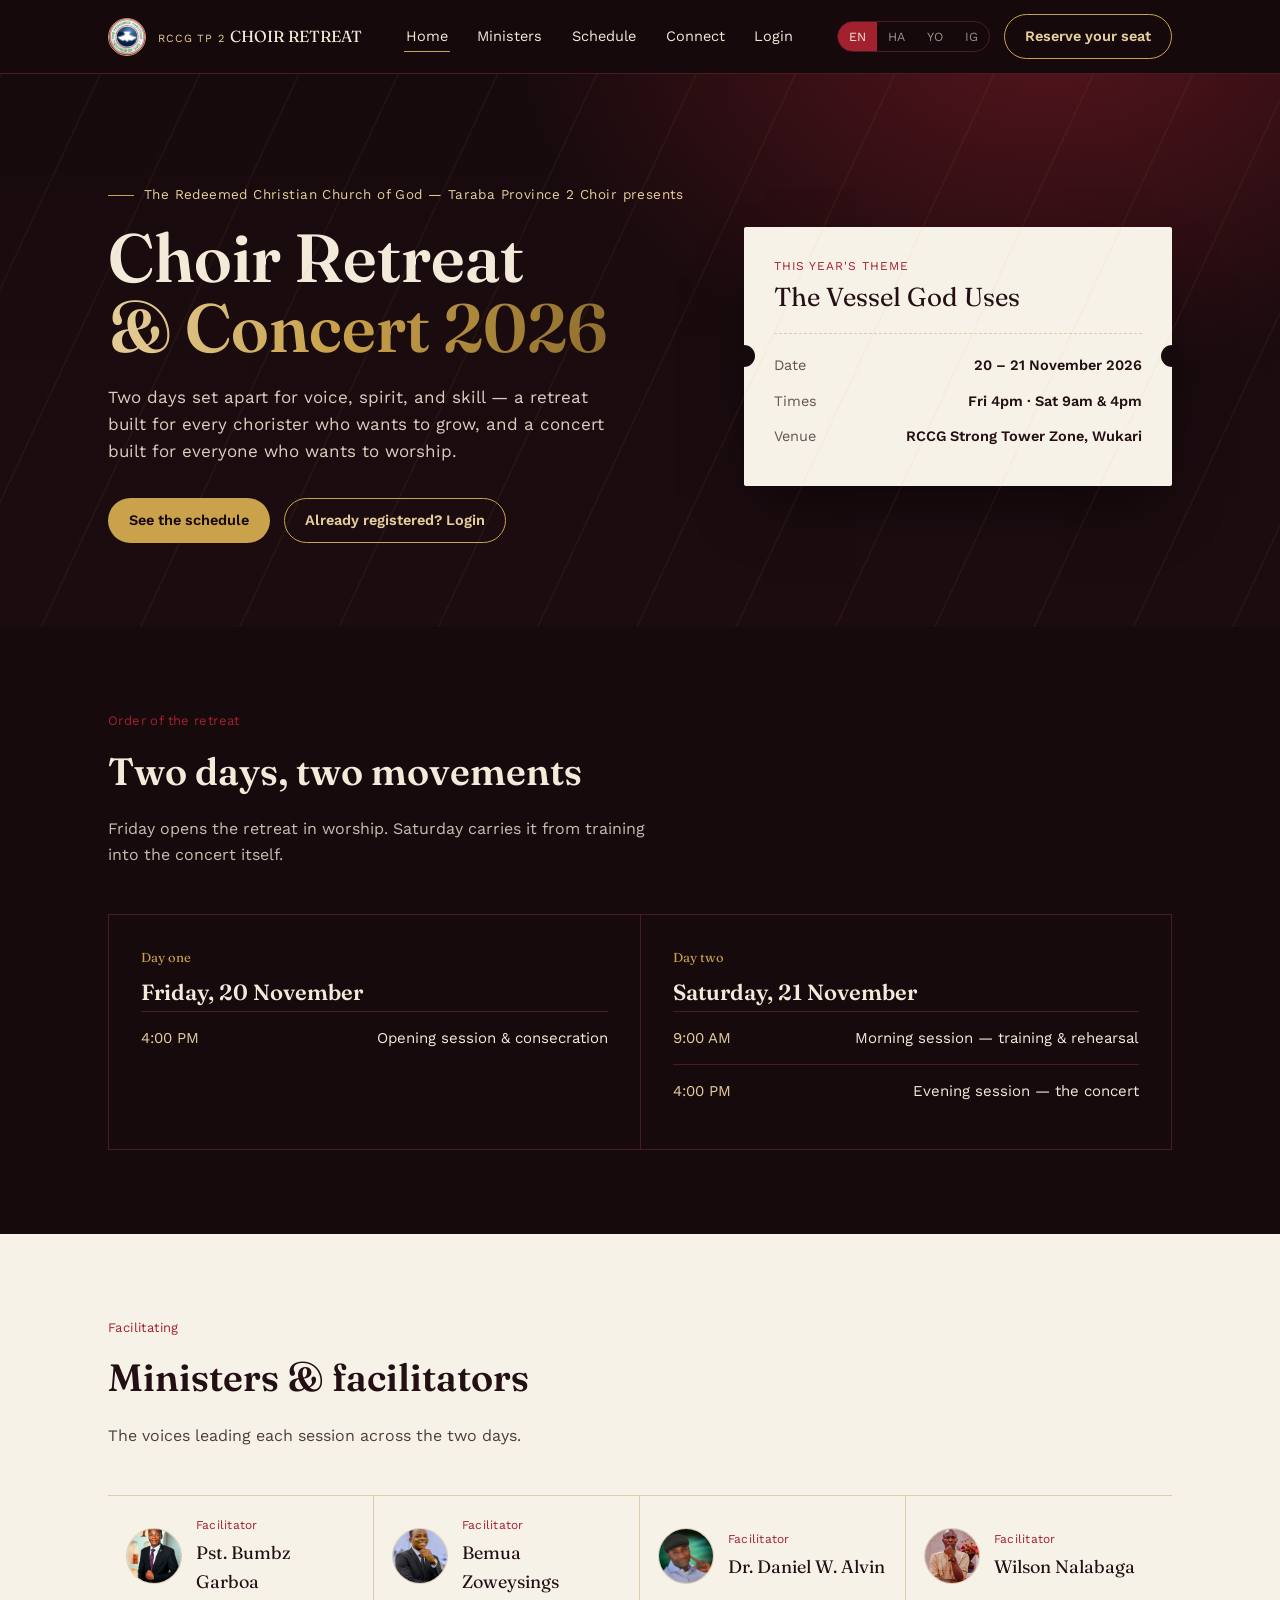
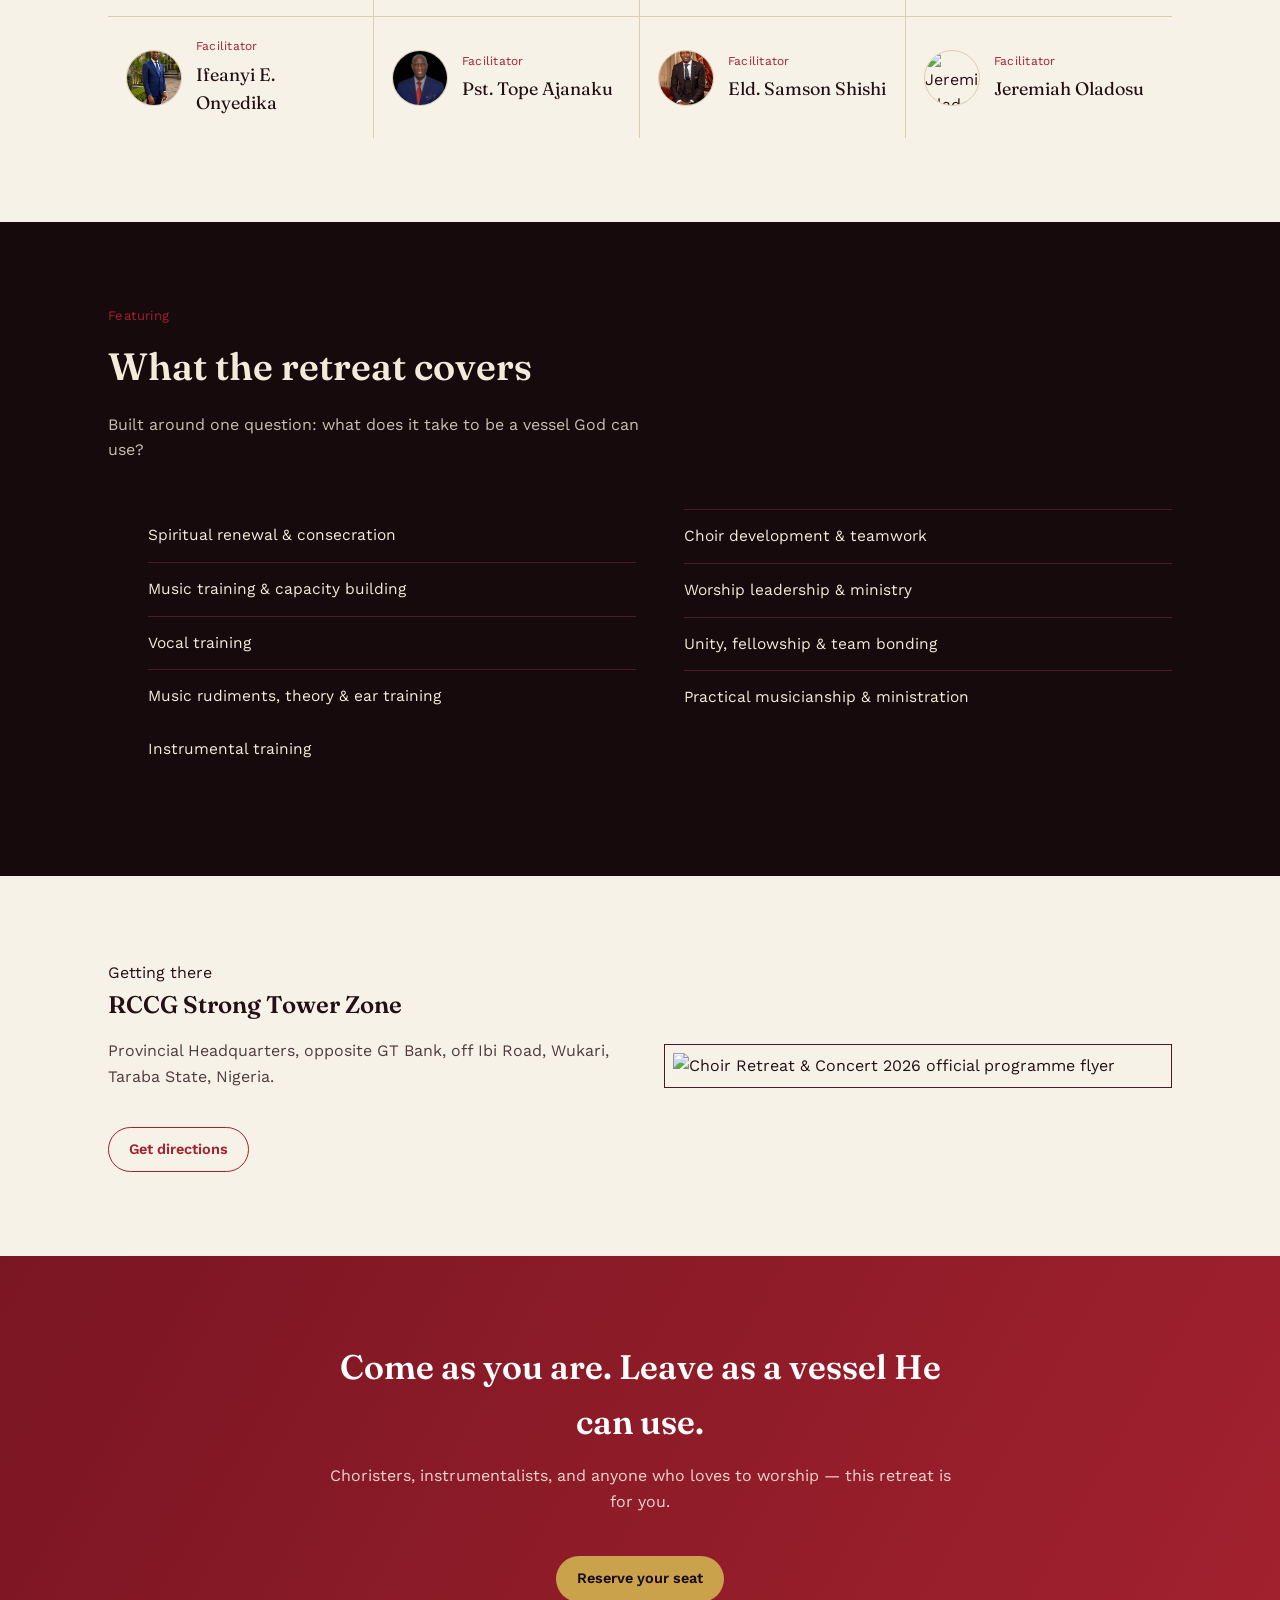
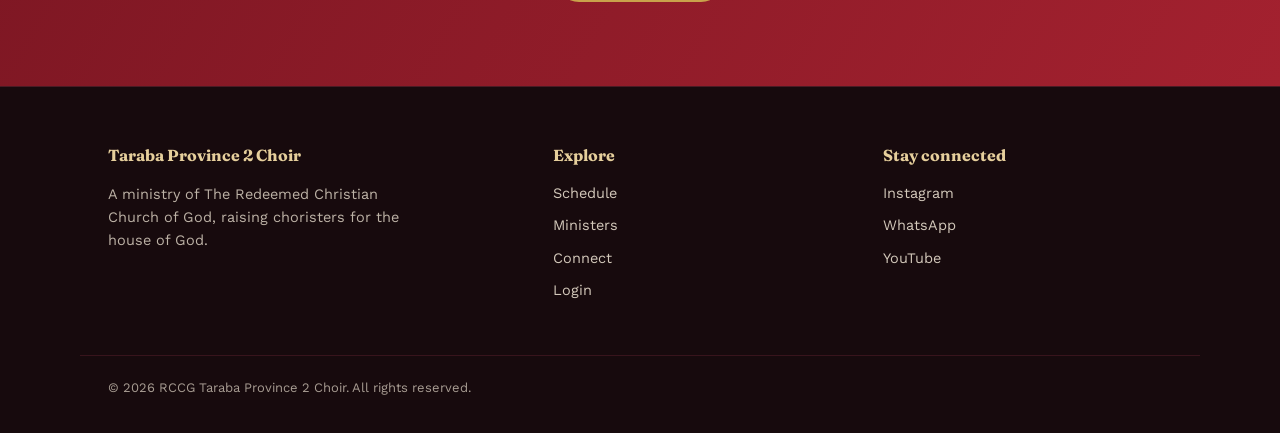
==== commit fc58671a: "Update brand crest and header text in index.html" ====
--- a/index.html
+++ b/index.html
@@ -14,10 +14,10 @@
 <header class="site-header">
   <nav class="nav">
     <a href="index.html" class="brand">
-      <span class="brand-crest">RC</span>
+      <span class="brand-crest"><img src="assets/RCCG LOGO.jpg" alt="Brand Crest"></span>
       <span class="brand-text">
-        <span class="line1">RCCG Taraba Province 2</span>
-        <span class="line2">Choir Retreat</span>
+        <span class="line1">RCCG TP 2</span>
+        <span class="line2">CHOIR RETREAT</span>
       </span>
     </a>
     <ul class="nav-links">
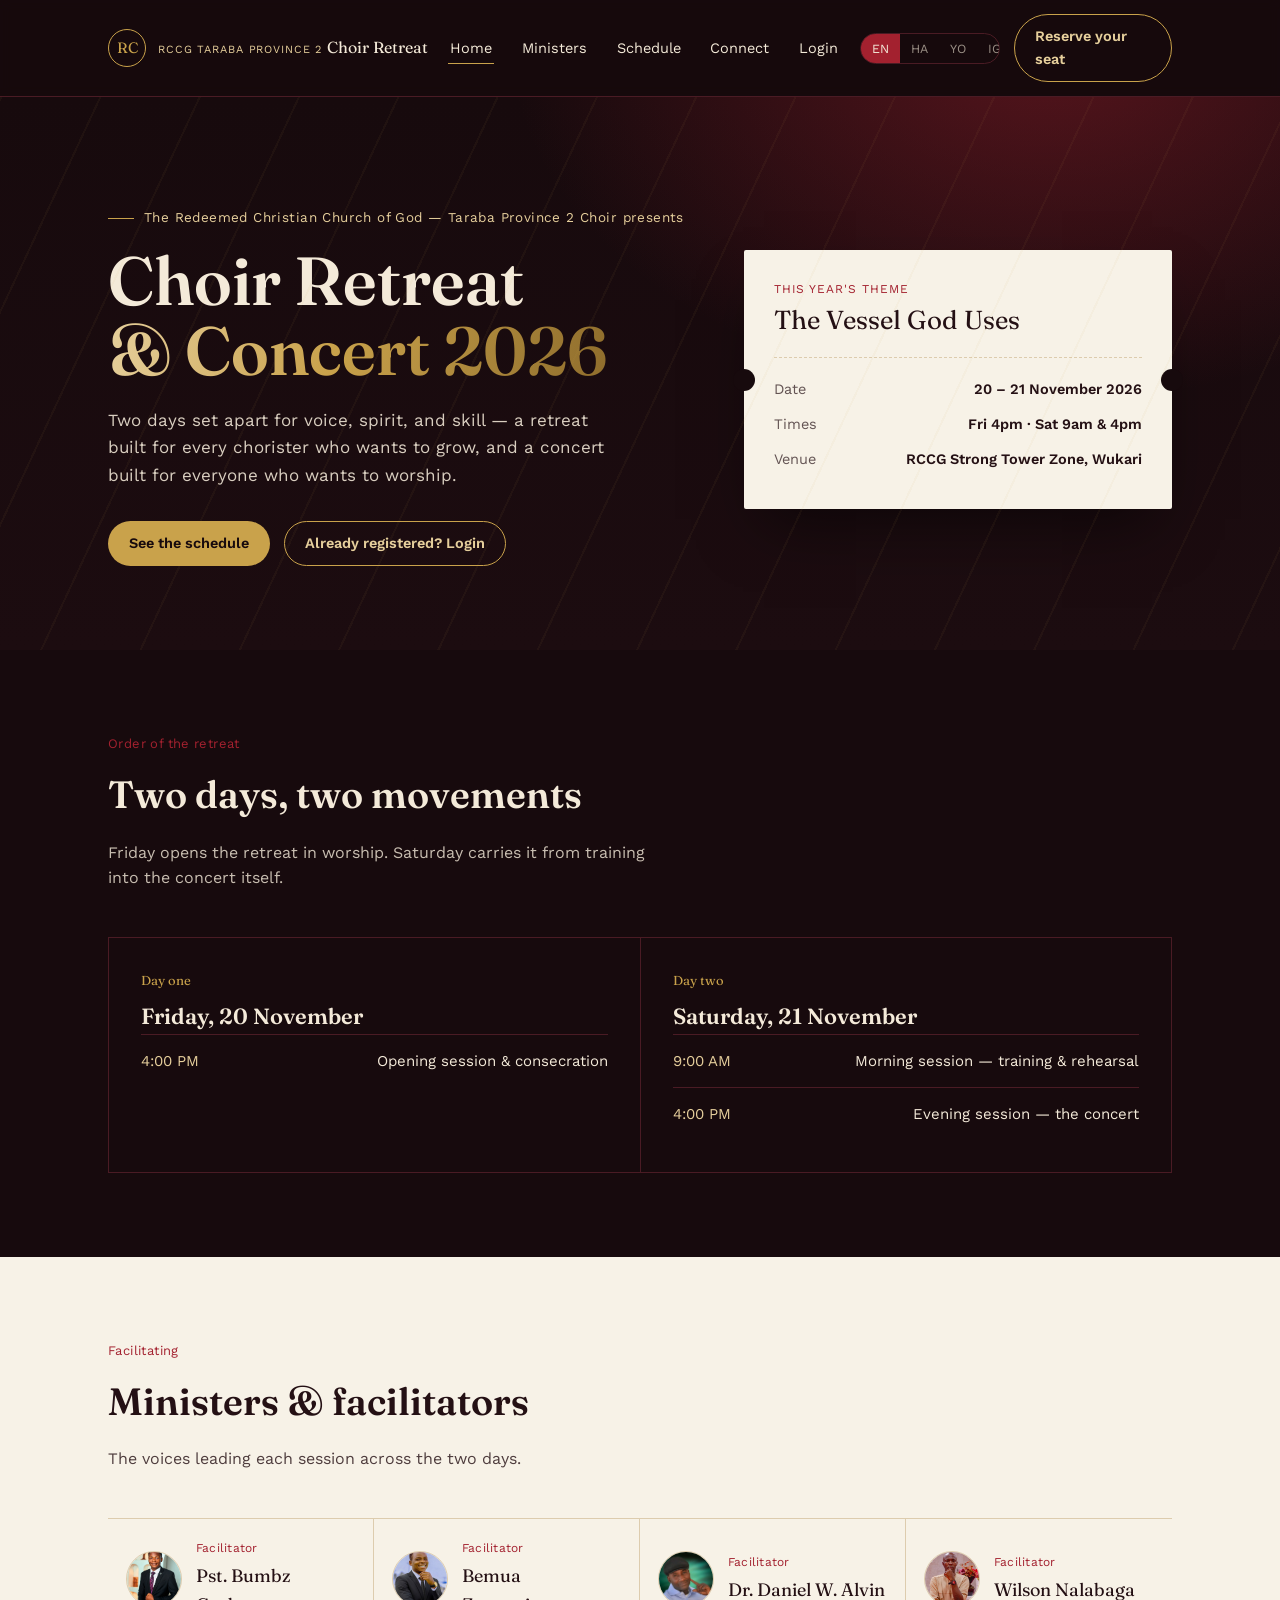
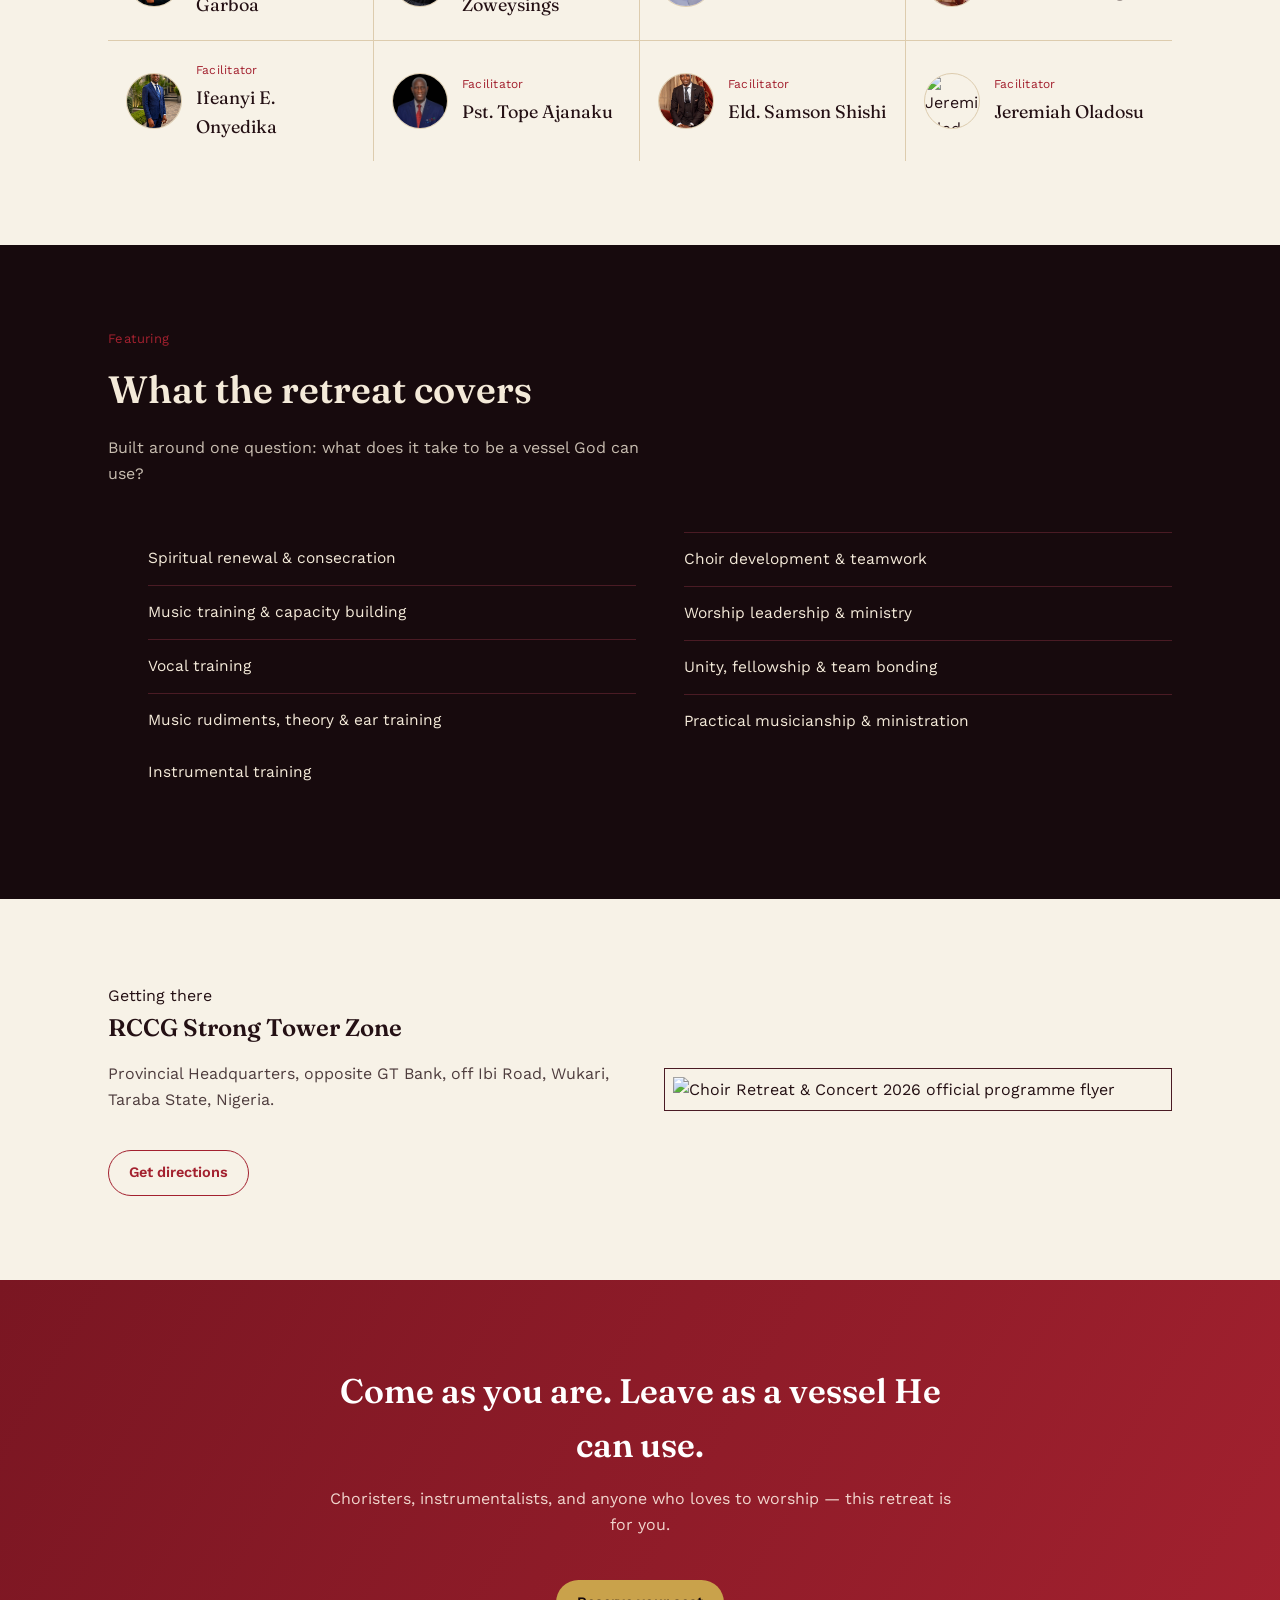
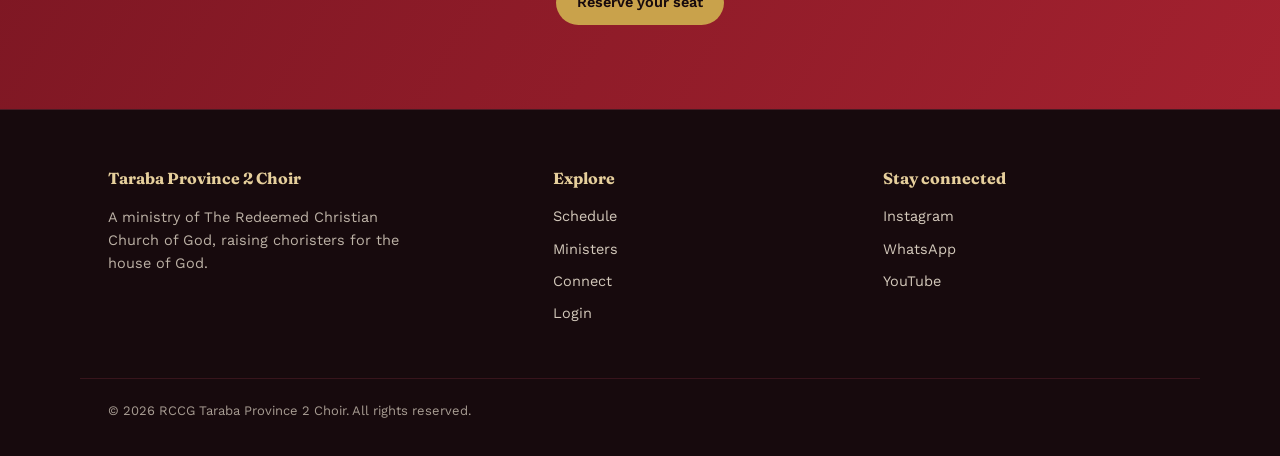
==== commit 6b33d9ec: "Add files via upload" ====
--- a/index.html
+++ b/index.html
@@ -14,10 +14,10 @@
 <header class="site-header">
   <nav class="nav">
     <a href="index.html" class="brand">
-      <span class="brand-crest"><img src="assets/RCCG LOGO.jpg" alt="Brand Crest"></span>
+      <span class="brand-crest">RC</span>
       <span class="brand-text">
-        <span class="line1">RCCG TP 2</span>
-        <span class="line2">CHOIR RETREAT</span>
+        <span class="line1">RCCG Taraba Province 2</span>
+        <span class="line2">Choir Retreat</span>
       </span>
     </a>
     <ul class="nav-links">
--- a/styles.css
+++ b/styles.css
@@ -410,6 +410,58 @@
 }
 .form-msg{ font-size: 13.5px; margin-top: 10px; min-height: 18px; }
 .form-msg.ok{ color: #2f6d3e; }
+
+/* ---------- Registration wizard ---------- */
+.wizard-progress{ display:flex; flex-direction:column; gap:18px; }
+.wizard-step-dot{ display:flex; align-items:center; gap:12px; opacity:.5; }
+.wizard-step-dot.active, .wizard-step-dot.done{ opacity:1; }
+.wizard-step-dot .dot-num{
+  width:28px; height:28px; border-radius:50%;
+  border:1px solid var(--gold);
+  display:flex; align-items:center; justify-content:center;
+  font-family: var(--serif); font-size:13px; color: var(--gold-soft);
+  flex-shrink:0;
+}
+.wizard-step-dot.active .dot-num{ background: var(--gold); color: var(--ink); }
+.wizard-step-dot.done .dot-num{ background: var(--crimson); border-color: var(--crimson); color:#fff; }
+.wizard-step-dot .dot-label{ font-size:14px; color: var(--cream); }
+
+.wizard-nav{
+  display:flex;
+  justify-content:space-between;
+  align-items:center;
+  gap:14px;
+  margin-top: 8px;
+}
+.wizard-nav .btn{ min-width: 100px; text-align:center; }
+
+.checkbox-list{
+  display:flex;
+  flex-direction:column;
+  gap: 10px;
+  margin-top: 8px;
+}
+.checkbox-item{
+  display:flex;
+  align-items:flex-start;
+  gap: 10px;
+  font-size: 14px;
+  line-height:1.4;
+  cursor:pointer;
+}
+.checkbox-item input{ width:auto; margin-top:3px; flex-shrink:0; }
+
+.cascade-select{
+  width:100%;
+  padding: 12px 14px;
+  border: 1px solid var(--paper-line);
+  background: #fff;
+  border-radius: var(--radius);
+  font-size: 15px;
+  font-family: var(--sans);
+  color: var(--charcoal);
+}
+.cascade-select:disabled{ background: #f0ebe0; color: var(--charcoal-70); cursor:not-allowed; }
 
 /* ---------- Social page ---------- */
 .social-hero{ padding: 72px 0 40px; }
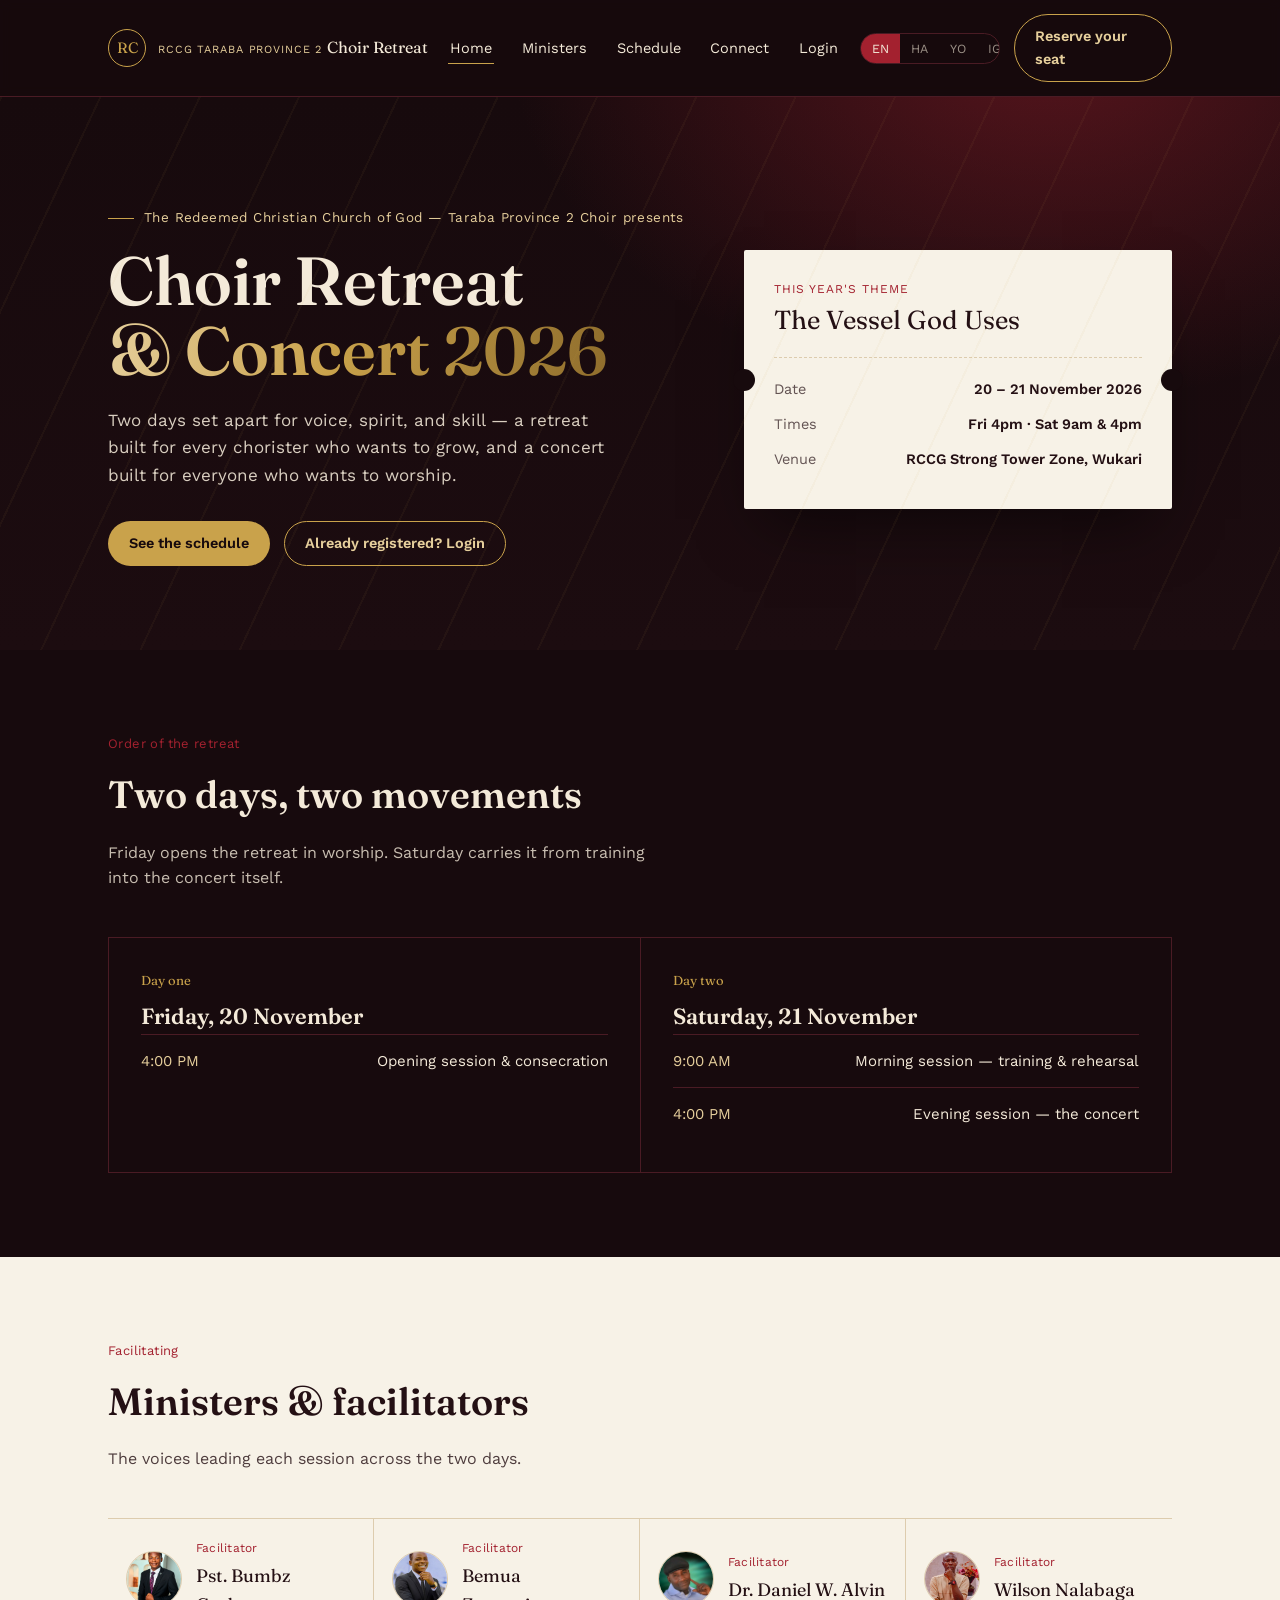
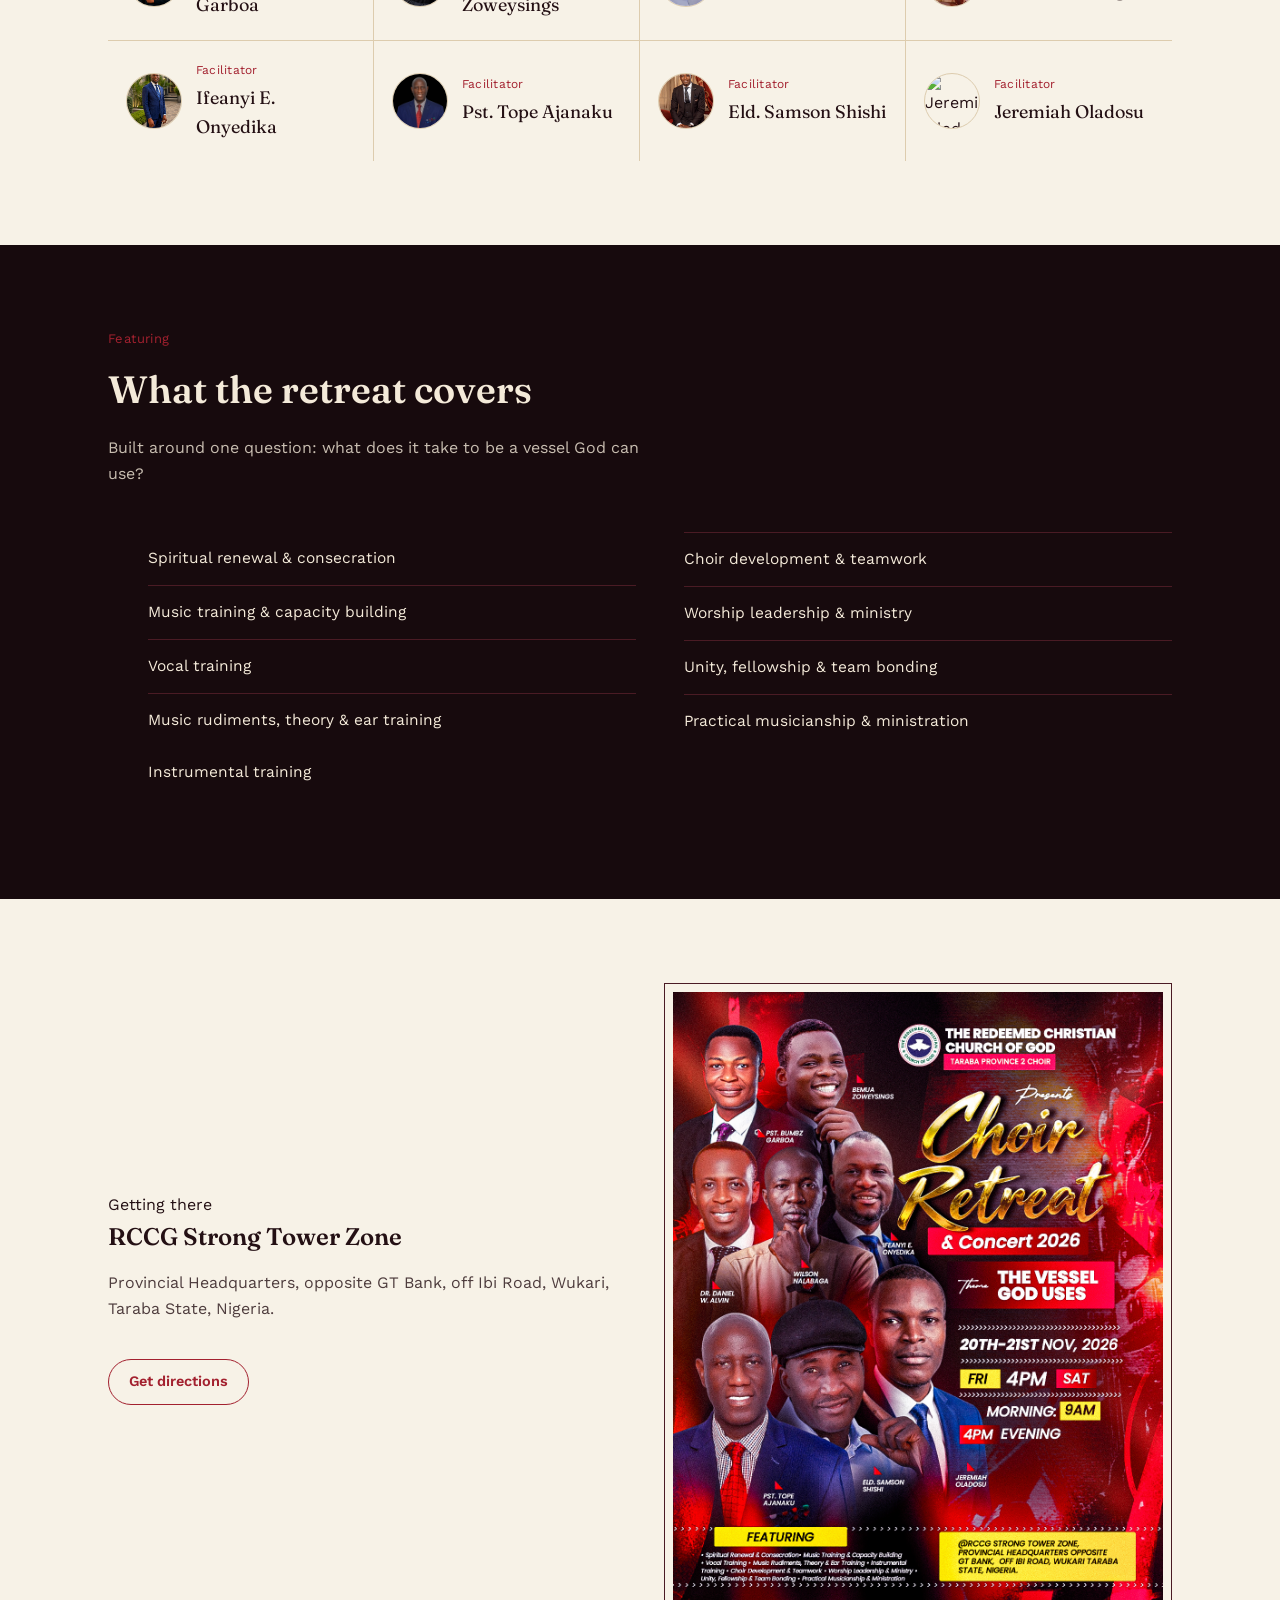
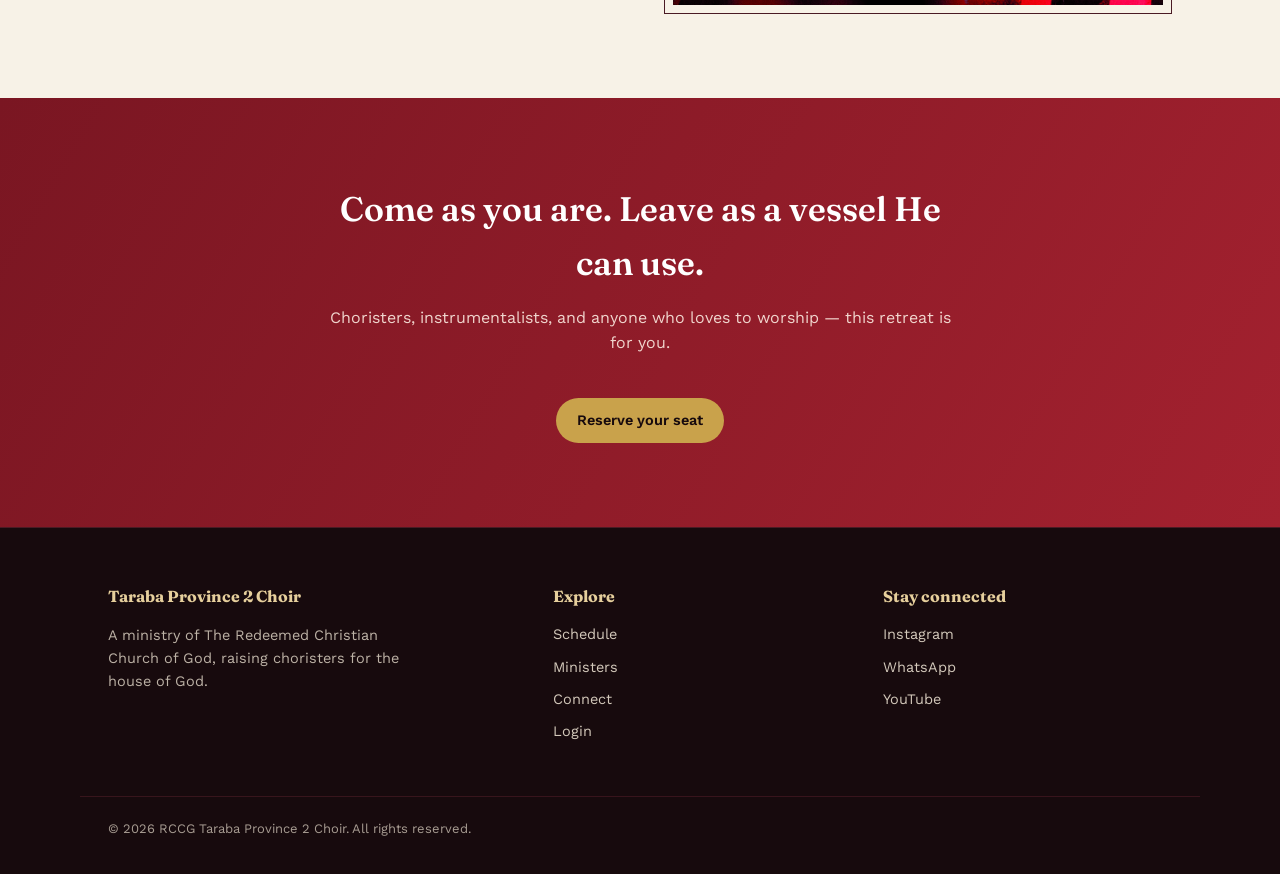
==== commit 52644ec9: "Add files via upload" ====
--- a/index.html
+++ b/index.html
@@ -177,7 +177,7 @@
       <a href="https://www.google.com/maps/search/?api=1&query=RCCG+Strong+Tower+Zone+Wukari+Taraba" target="_blank" rel="noopener" class="btn btn-line" style="border-color:var(--crimson); color:var(--crimson); margin-top:22px;" data-i18n="venue_cta">Get directions</a>
     </div>
     <div class="venue-figure">
-      <img src="assets/flyer.jpg" alt="Choir Retreat & Concert 2026 official programme flyer">
+      <img src="assets/Event Flyer.jpg" alt="Choir Retreat & Concert 2026 official programme flyer">
     </div>
   </div>
 </section>
--- a/styles.css
+++ b/styles.css
@@ -580,3 +580,124 @@
   .gallery{ grid-template-columns: 1fr 1fr; gap: 3px; }
   .stat-row{ gap: 12px; }
 }
+
+/* ============================================================
+   Dashboard app shell (dashboard.html) — Home / Pass / More
+   Same booklet palette (wine/crimson/gold), mobile tab nav layered on.
+   ============================================================ */
+.dash-shell{
+  max-width: 560px;
+  margin: 0 auto;
+  padding: 88px 20px 120px;
+}
+.dash-kicker{ color: var(--gold-soft); font-size:13px; letter-spacing:.08em; text-transform:uppercase; }
+.dash-title{ font-family: var(--serif); font-size: clamp(24px,4vw,32px); margin-top:8px; }
+
+.dash-hero{
+  background: linear-gradient(155deg, var(--crimson-2), var(--wine) 75%);
+  border: 1px solid var(--gold);
+  border-radius: var(--radius);
+  padding: 26px 24px;
+  margin-top: 28px;
+  position: relative;
+}
+.dash-hero-top{ display:flex; justify-content:space-between; align-items:center; }
+.dash-hero-crest{
+  width:40px; height:40px; border-radius:50%; border:1px solid var(--gold);
+  display:flex; align-items:center; justify-content:center;
+  font-family: var(--serif); font-size:14px; color: var(--gold);
+  flex-shrink:0;
+}
+.dash-hero-badge{
+  border:1px solid var(--gold-soft); color: var(--gold-soft);
+  font-size:11px; letter-spacing:.08em; text-transform:uppercase;
+  padding: 5px 12px; border-radius:999px;
+}
+.dash-hero-eyebrow{ margin-top:22px; font-size:12px; letter-spacing:.08em; text-transform:uppercase; color: var(--gold-soft); opacity:.85; }
+.dash-hero-name{ font-family: var(--serif); font-size: 26px; margin-top:4px; color: var(--cream); }
+.dash-hero-id{ font-size:13px; margin-top:6px; opacity:.75; letter-spacing:.02em; }
+.dash-hero-id span{ font-weight:600; opacity:1; }
+.dash-hero-btn{ margin-top:20px; width:100%; text-align:center; border-radius:999px; }
+
+.dash-section-label{ margin-top:38px; color: var(--gold-soft); font-size:12px; letter-spacing:.1em; text-transform:uppercase; }
+.dash-section-title{ font-family: var(--serif); font-size:22px; margin-top:4px; }
+
+.dash-card{
+  background: var(--wine);
+  border: 1px solid var(--wine-line);
+  border-radius: var(--radius);
+  padding: 18px;
+  margin-top: 14px;
+}
+.dash-card-accent{ border-color: var(--gold); }
+.dash-card-top{ display:flex; justify-content:space-between; align-items:center; }
+.dash-card-icon{ width:34px; height:34px; display:flex; align-items:center; justify-content:center; border:1px solid var(--wine-line); border-radius:50%; flex-shrink:0; }
+.dash-card-icon svg{ width:16px; height:16px; stroke: var(--gold-soft); fill:none; }
+.dash-status-pill{ font-size:11px; letter-spacing:.06em; text-transform:uppercase; color:#8fd19e; }
+.dash-card-title{ font-family: var(--serif); font-size:17px; margin-top:12px; }
+.dash-card-sub, .dash-card-value{ font-size:14px; opacity:.85; margin-top:4px; }
+.dash-chip-row{ display:flex; flex-wrap:wrap; gap:8px; margin-top:10px; }
+.dash-chip{ font-size:12.5px; border:1px solid var(--wine-line); border-radius:999px; padding:5px 11px; opacity:.9; }
+
+/* Pass ticket tweaks (extends .ticket from the booklet system) */
+.dash-pass-ticket{ margin-top:28px; }
+.dash-qr-wrap{ display:flex; justify-content:center; padding: 6px 0 18px; }
+.dash-qr-wrap canvas{ border-radius: var(--radius); }
+.dash-scan-pill{
+  display:inline-block; margin-top:12px;
+  background: rgba(163,33,47,0.1); color: var(--crimson);
+  font-size:12px; letter-spacing:.05em; text-transform:uppercase;
+  padding:6px 12px; border-radius:999px;
+}
+.dash-pass-delegate-label, .dash-pass-id-label{ font-size:11.5px; letter-spacing:.08em; text-transform:uppercase; color: var(--charcoal-70); margin-top:4px; }
+.dash-pass-delegate-name{ font-family: var(--serif); font-size:24px; margin-top:4px; }
+.dash-pass-id-value{ font-family: var(--serif); font-size:16px; margin-top:2px; }
+.dash-pass-tags{ display:flex; gap:8px; flex-wrap:wrap; margin-top:14px; }
+.dash-pass-tags span{ font-size:12px; border-radius:999px; padding:5px 12px; background: var(--charcoal); color: var(--cream); }
+.dash-pass-tags span.alt{ background: rgba(163,33,47,0.12); color: var(--crimson); }
+#dash-save-pass{ margin-top:22px; width:100%; border-radius:999px; }
+
+/* More tab */
+.dash-more-list{ margin-top:28px; display:flex; flex-direction:column; }
+.dash-more-item{
+  display:flex; align-items:center; gap:14px;
+  padding: 16px 4px;
+  border-top:1px solid var(--wine-line);
+  color: var(--cream); text-decoration:none;
+  font-size:15px; background:none; border-left:none; border-right:none; border-bottom:none;
+  width:100%; text-align:left; cursor:pointer; font-family: var(--sans);
+}
+.dash-more-item:first-child{ border-top:none; }
+.dash-more-item svg{ width:18px; height:18px; stroke: var(--gold-soft); flex-shrink:0; fill:none; }
+.dash-more-item .dash-more-sub{ display:block; font-size:12.5px; opacity:.65; margin-top:2px; }
+.dash-more-signout{ color: #e2828b; }
+.dash-more-signout svg{ stroke: var(--crimson); }
+.dash-more-note{ margin-top:22px; font-size:13px; opacity:.7; line-height:1.5; }
+.dash-more-note a{ color: var(--gold-soft); }
+
+/* Bottom tab bar */
+.dash-tabbar{
+  position: fixed; left:0; right:0; bottom:0;
+  display:flex;
+  background: var(--wine);
+  border-top: 1px solid var(--wine-line);
+  padding: 8px 6px calc(8px + env(safe-area-inset-bottom));
+  z-index: 40;
+}
+.dash-tabbar-btn{
+  flex:1; display:flex; flex-direction:column; align-items:center; gap:4px;
+  background:none; border:none; color: var(--cream); opacity:.6;
+  font-family: var(--sans); font-size:11.5px; padding:6px 0; cursor:pointer;
+}
+.dash-tabbar-btn svg{ width:20px; height:20px; stroke: currentColor; fill:none; }
+.dash-tabbar-btn.active{ opacity:1; color: var(--gold); }
+
+
+/* Post-retreat training card */
+.dash-training-card{
+  border-color:var(--gold);
+  background:linear-gradient(145deg,var(--wine),var(--crimson-2));
+}
+.dash-training-card .dash-card-title{font-size:21px}
+.dash-training-card .dash-card-sub{line-height:1.55;max-width:44ch}
+.dash-training-btn{display:block;width:100%;margin-top:18px;text-align:center;border-radius:999px;text-decoration:none}
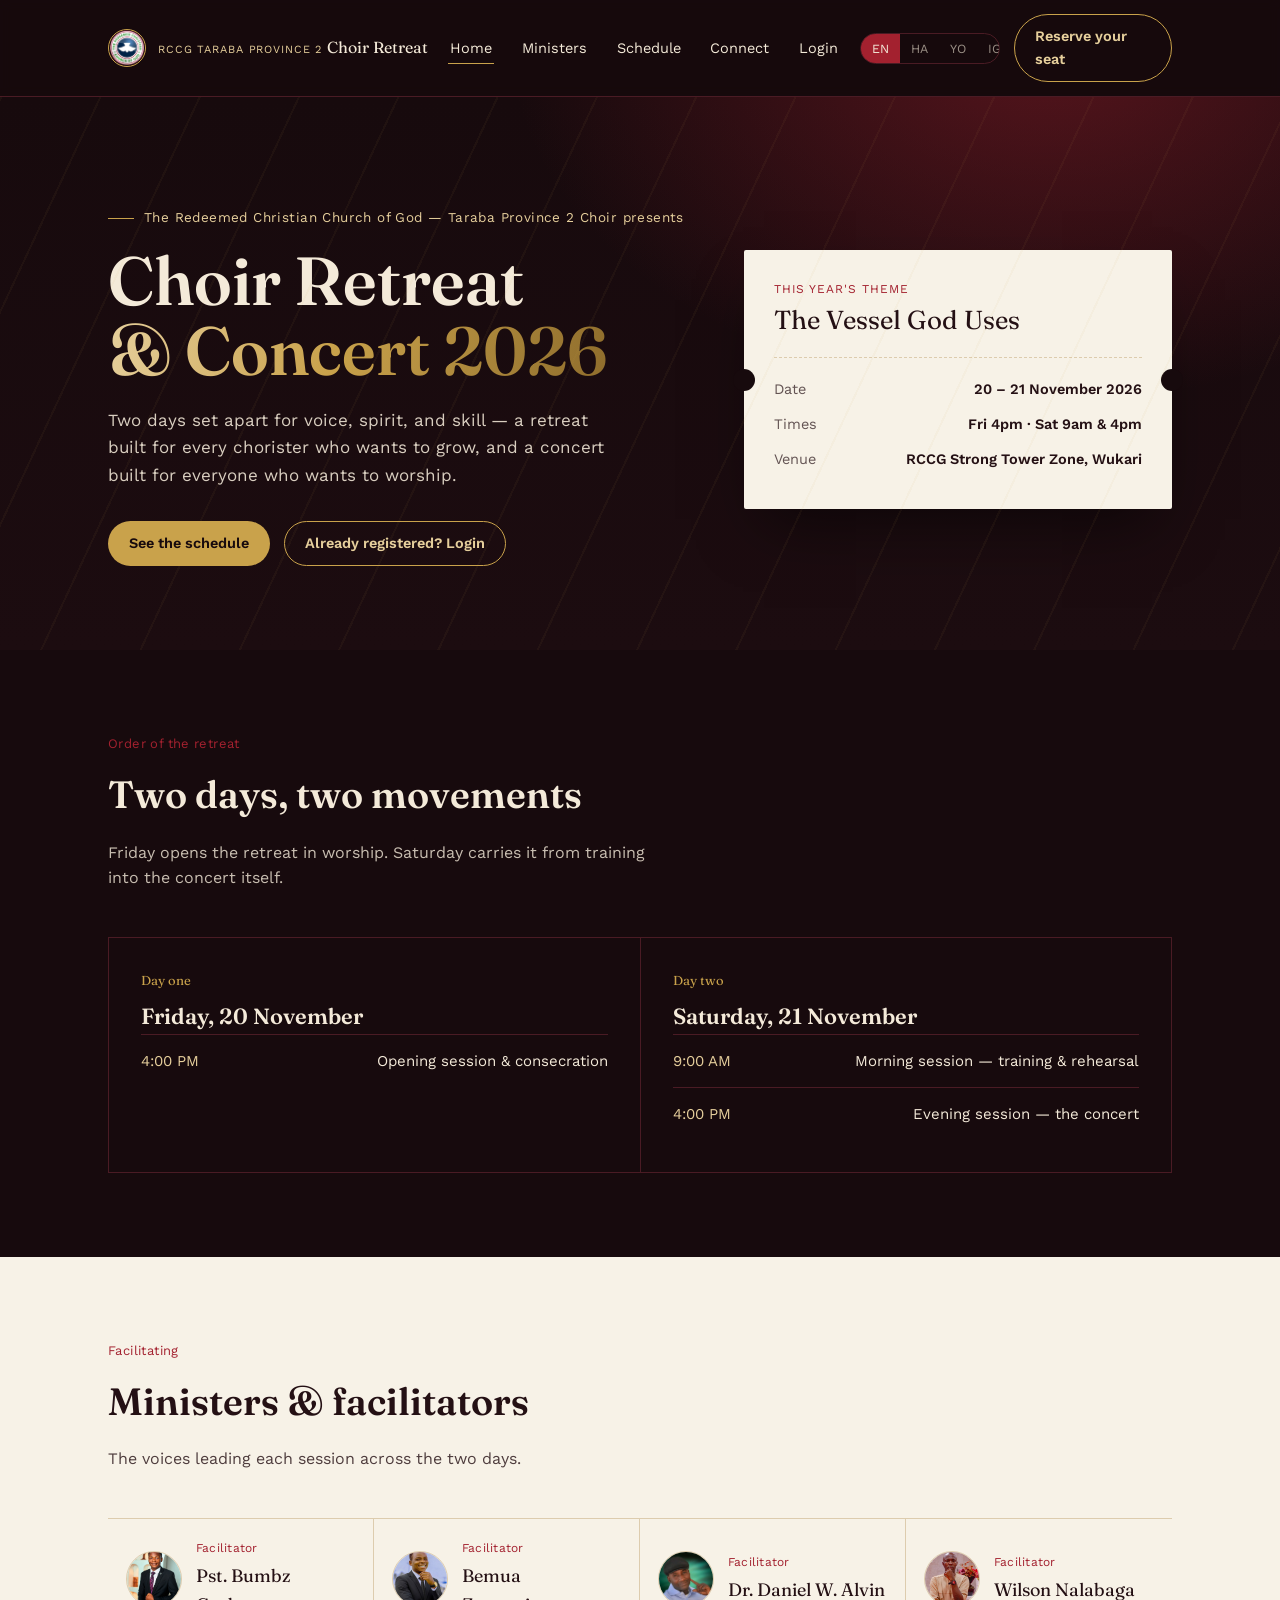
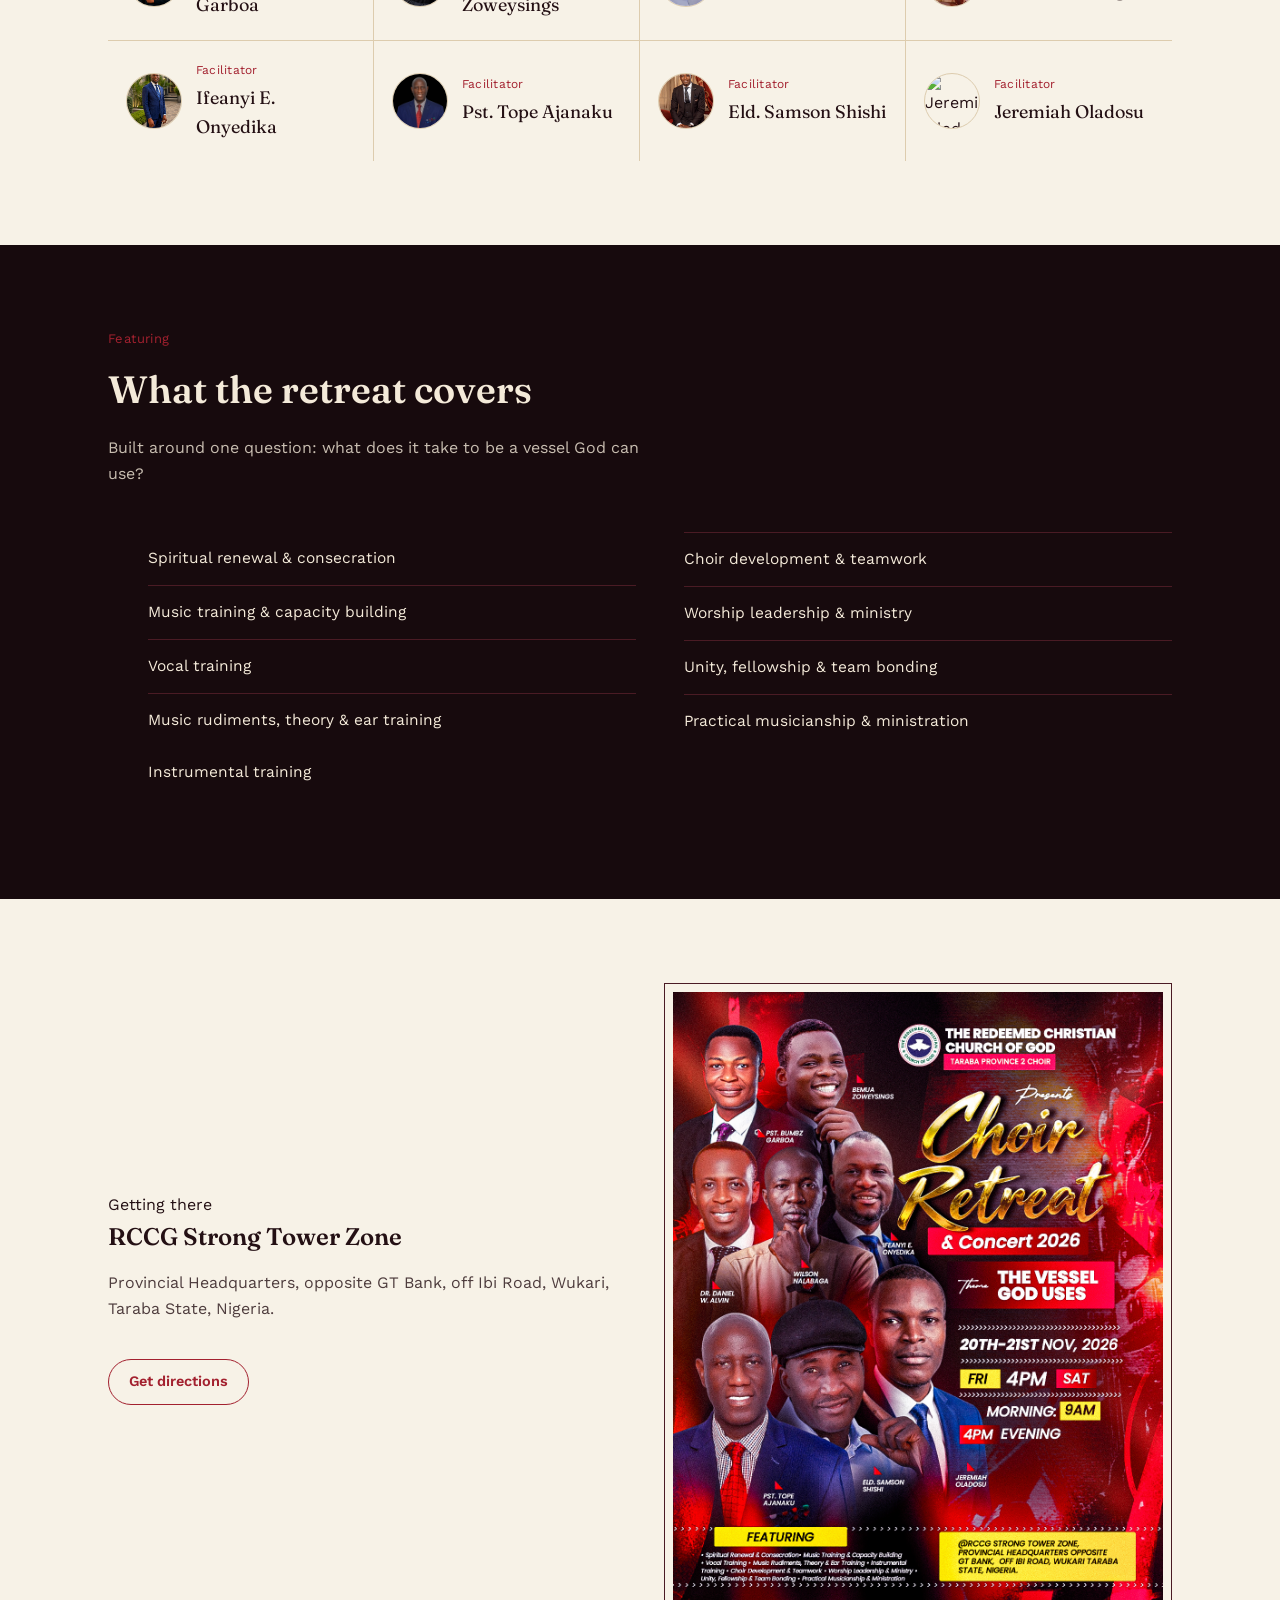
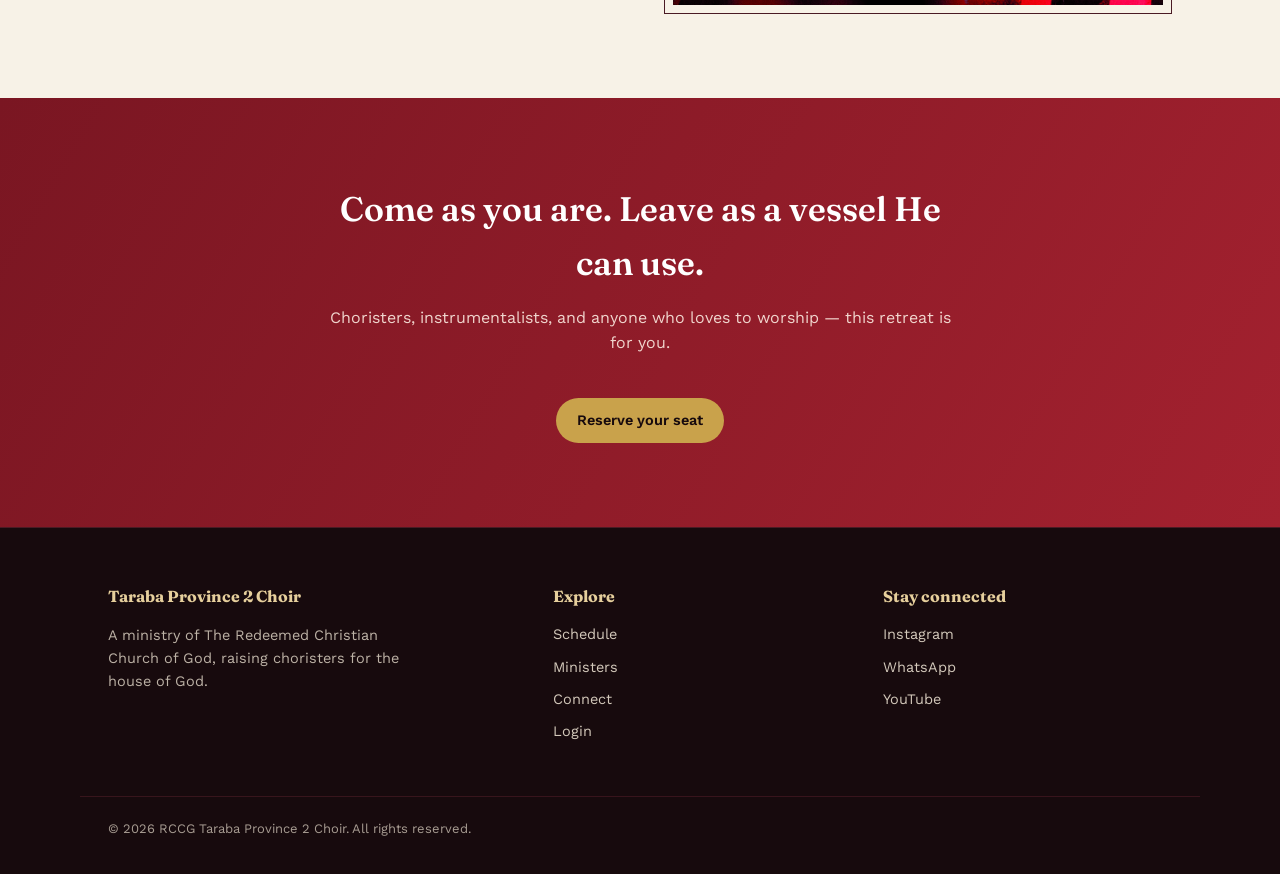
==== commit b9f989f8: "Add files via upload" ====
--- a/index.html
+++ b/index.html
@@ -14,7 +14,7 @@
 <header class="site-header">
   <nav class="nav">
     <a href="index.html" class="brand">
-      <span class="brand-crest">RC</span>
+      <img class="brand-crest" src="assets/RCCG LOGO.jpg" alt="RCCG logo">
       <span class="brand-text">
         <span class="line1">RCCG Taraba Province 2</span>
         <span class="line2">Choir Retreat</span>
--- a/styles.css
+++ b/styles.css
@@ -88,12 +88,14 @@
   text-decoration:none;
   color: var(--cream);
   flex-shrink:0;
+  object-fit: contain;
 }
 .brand-crest{
   width:38px; height:38px; border-radius:50%;
   border:1px solid var(--gold);
   display:flex; align-items:center; justify-content:center;
   font-family: var(--serif); font-size: 15px; color:var(--gold);
+  object-fit: contain;
 }
 .brand-text{ line-height:1.15; }
 .brand-text .line1{ font-size:11px; letter-spacing:.08em; color: var(--gold-soft); text-transform:uppercase; }
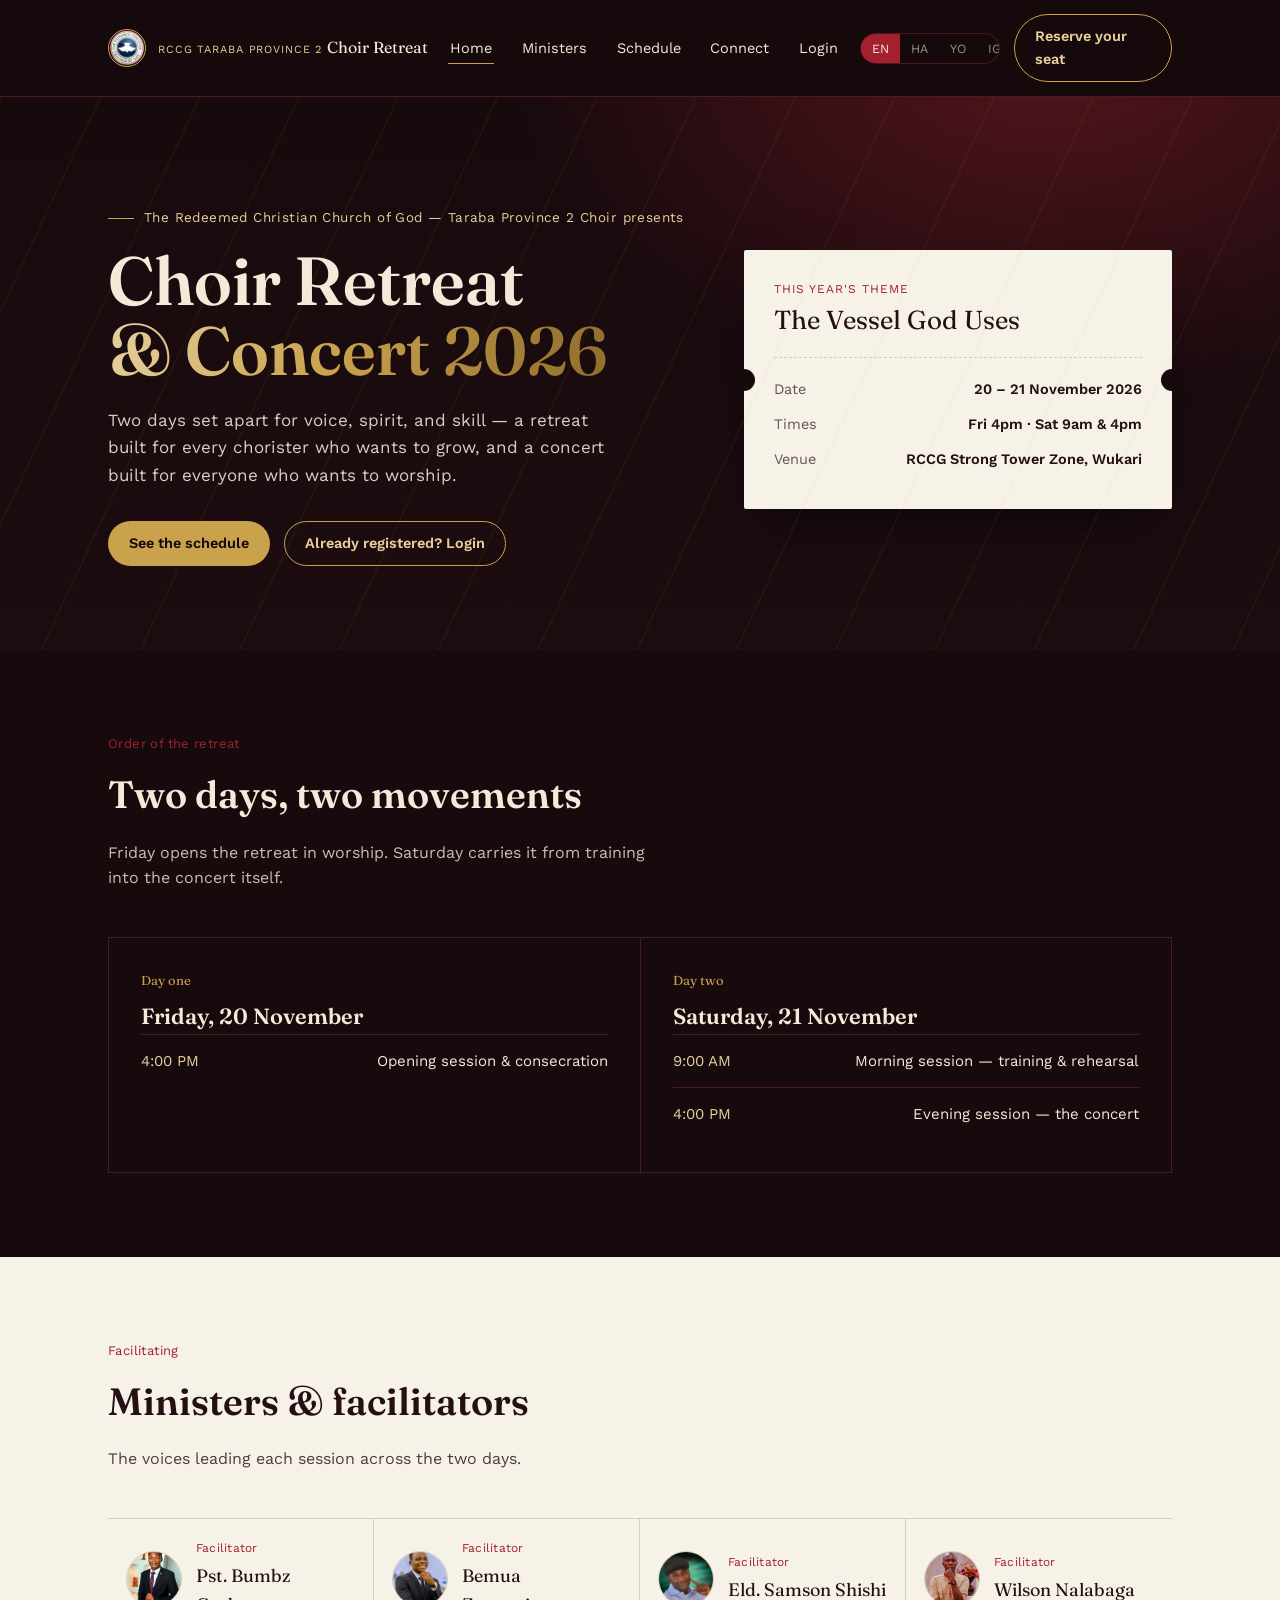
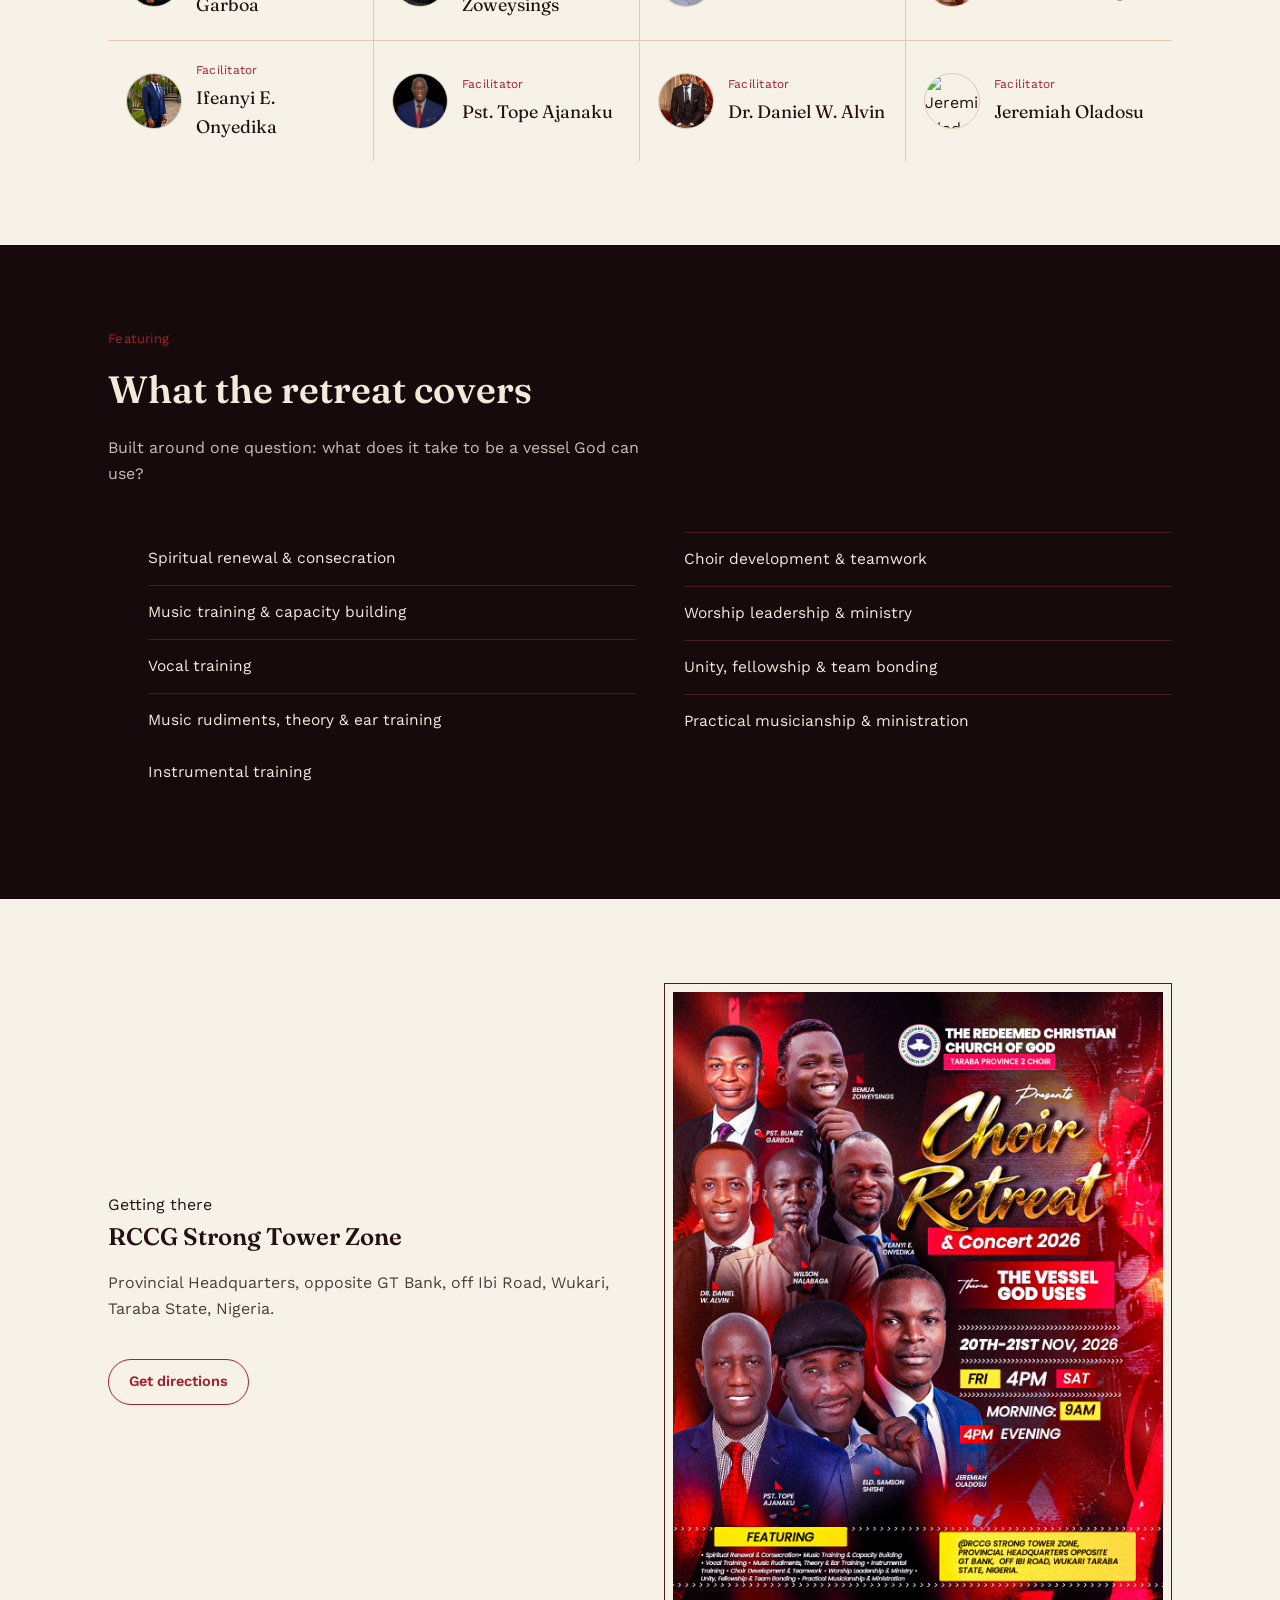
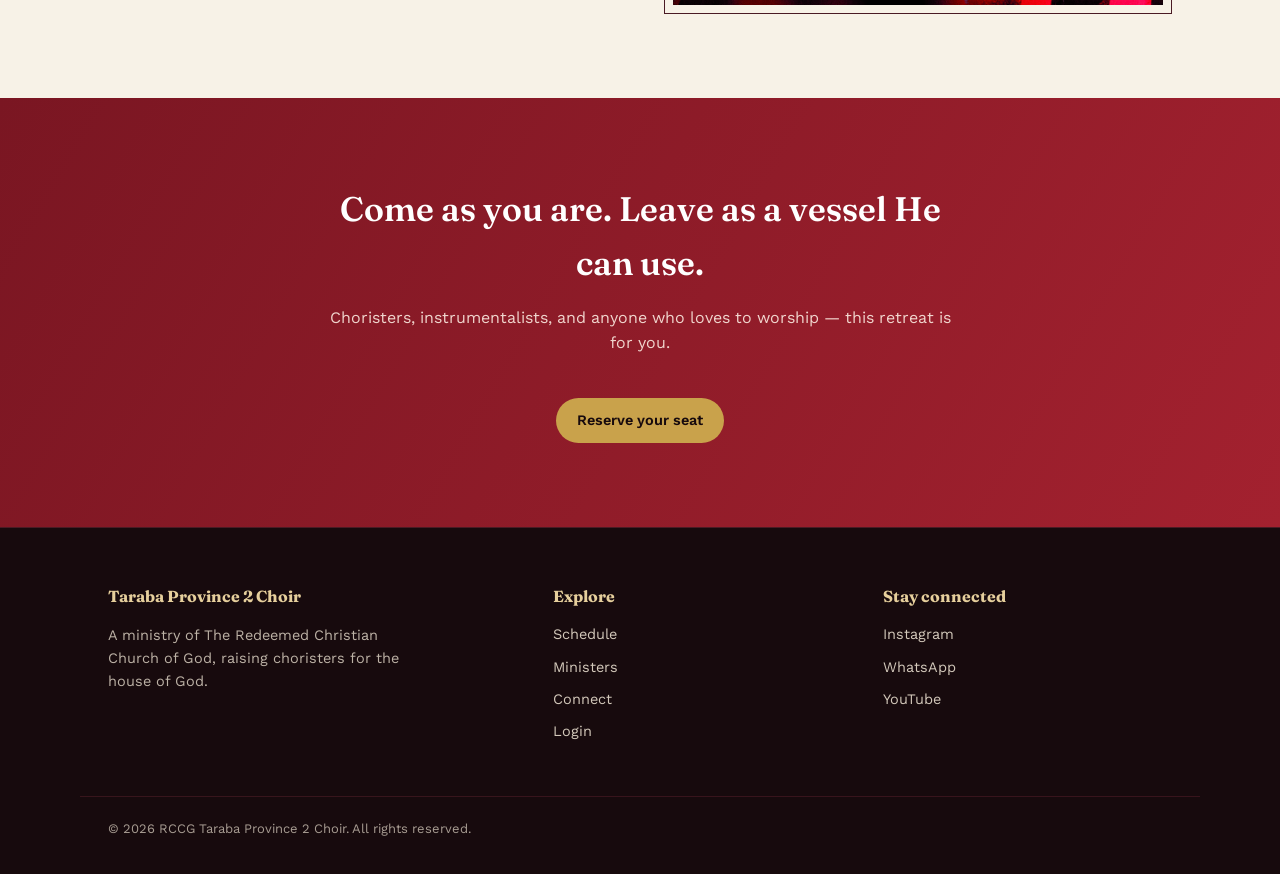
==== commit 84424d42: "Update facilitator names in index.html" ====
--- a/index.html
+++ b/index.html
@@ -121,7 +121,7 @@
       </div>
       <div class="cast-item">
         <img class="cast-photo" src="assets/ministers/daniel-alvin.jpg" alt="Dr. Daniel W. Alvin">
-        <div><div class="role">Facilitator</div><div class="who">Dr. Daniel W. Alvin</div></div>
+        <div><div class="role">Facilitator</div><div class="who">Eld. Samson Shishi</div></div>
       </div>
       <div class="cast-item">
         <img class="cast-photo" src="assets/ministers/wilson-nalabaga.jpg" alt="Wilson Nalabaga">
@@ -137,7 +137,7 @@
       </div>
       <div class="cast-item">
         <img class="cast-photo" src="assets/ministers/samson-shishi.jpg" alt="Eld. Samson Shishi">
-        <div><div class="role">Facilitator</div><div class="who">Eld. Samson Shishi</div></div>
+        <div><div class="role">Facilitator</div><div class="who">Dr. Daniel W. Alvin</div></div>
       </div>
       <div class="cast-item">
         <img class="cast-photo" src="assets/ministers/jeremiah-oladosu.jpg" alt="Jeremiah Oladosu">
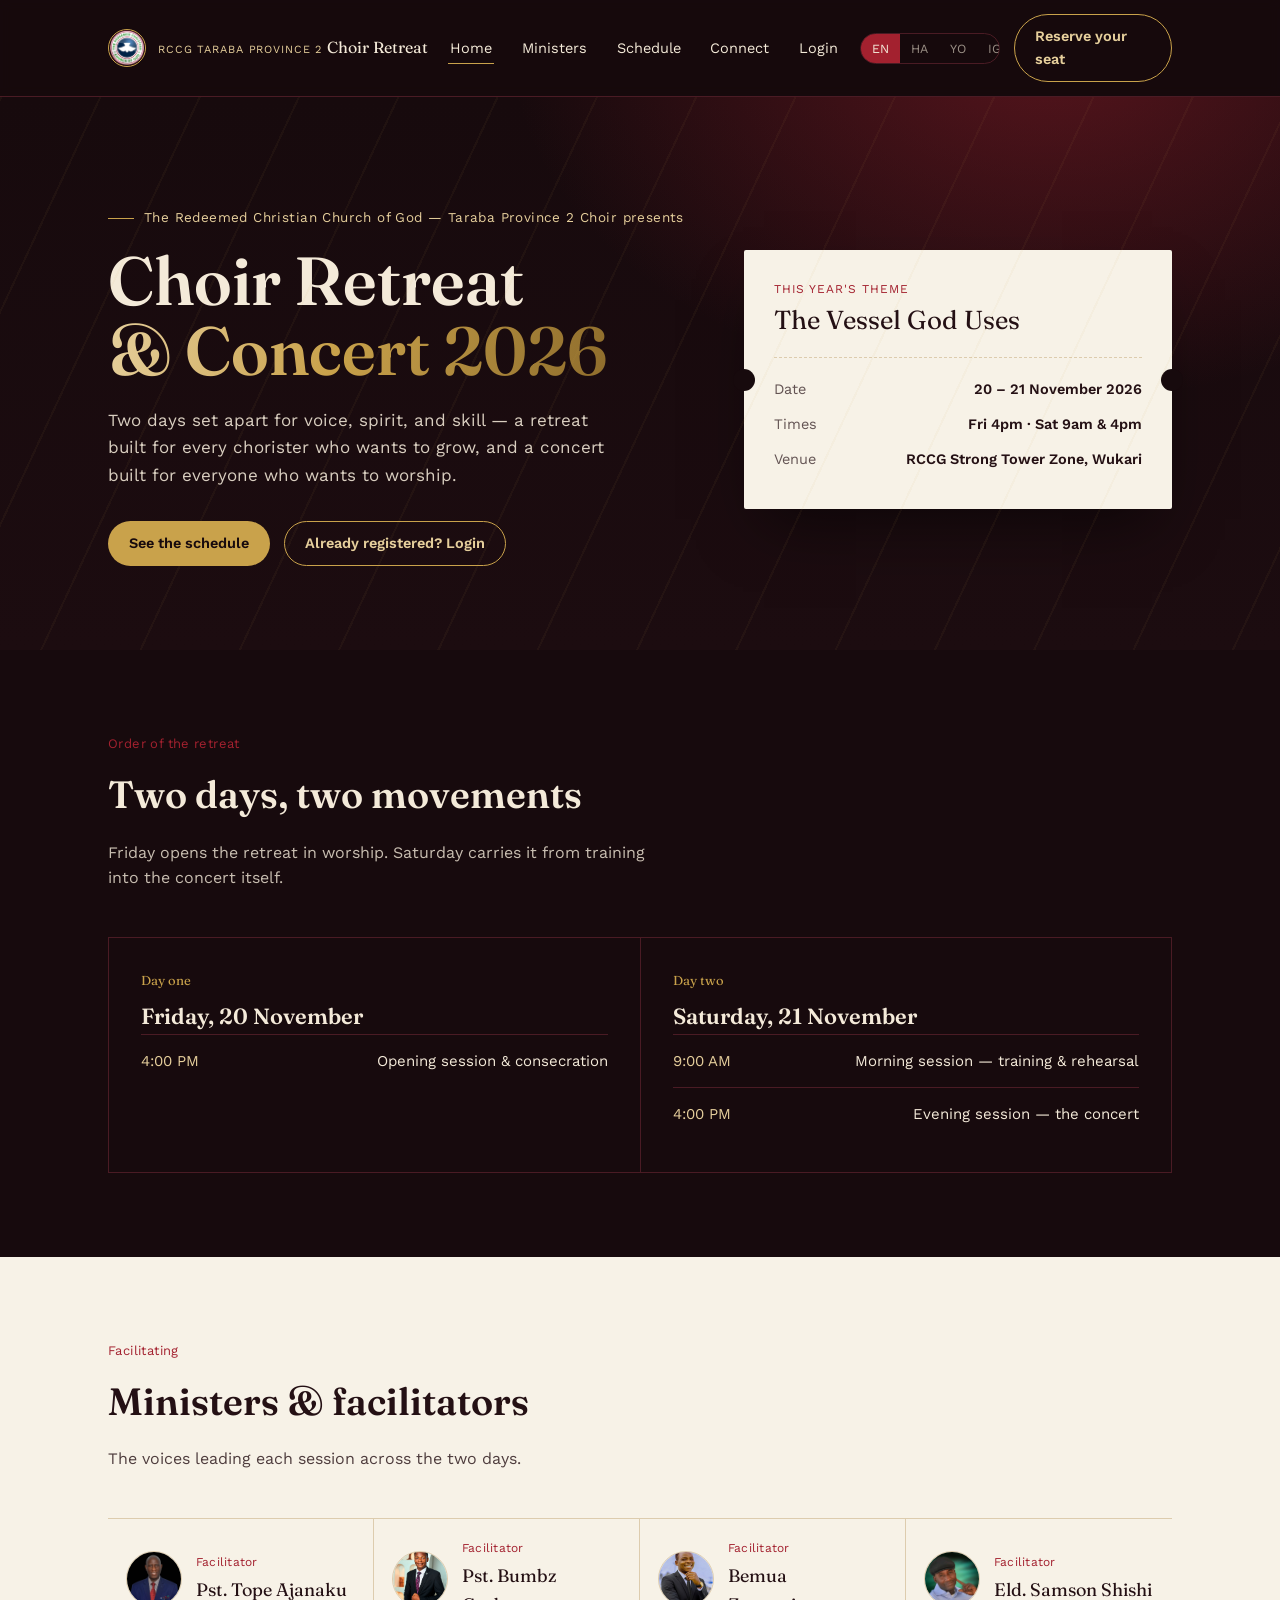
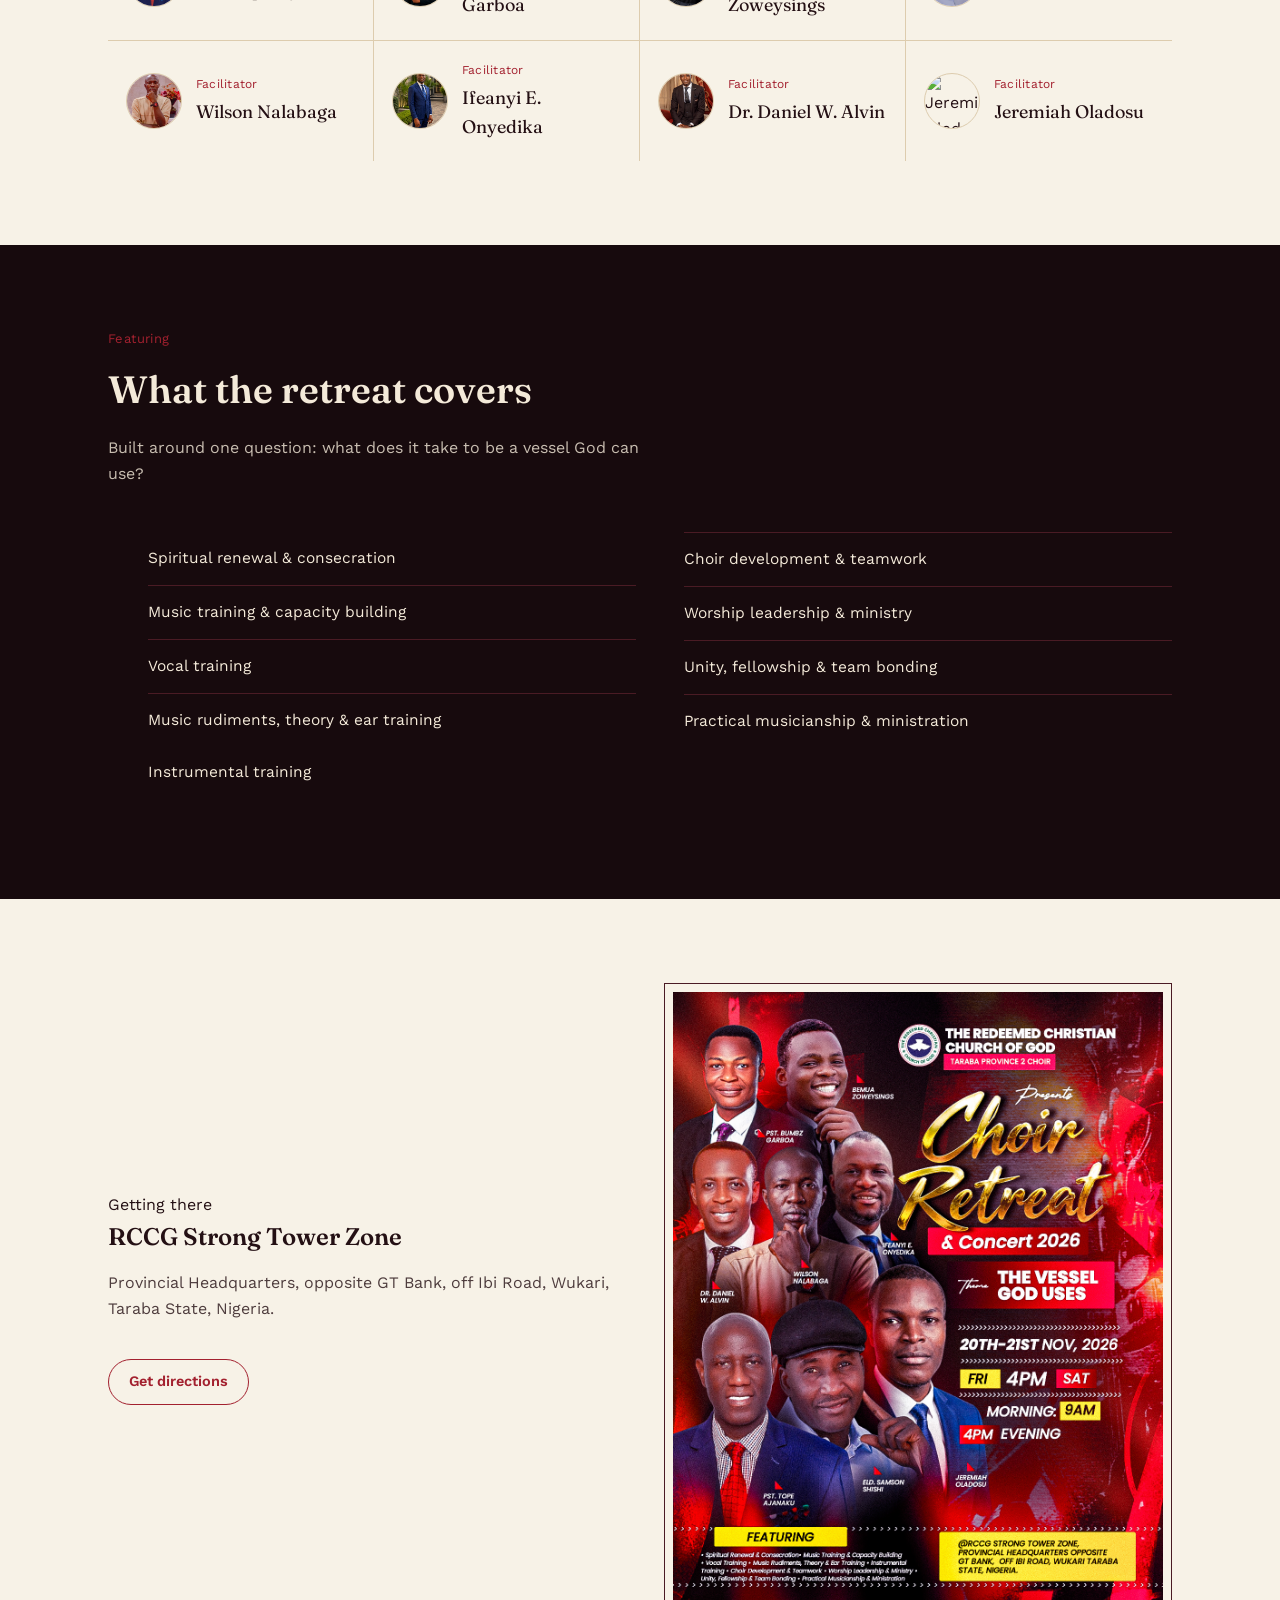
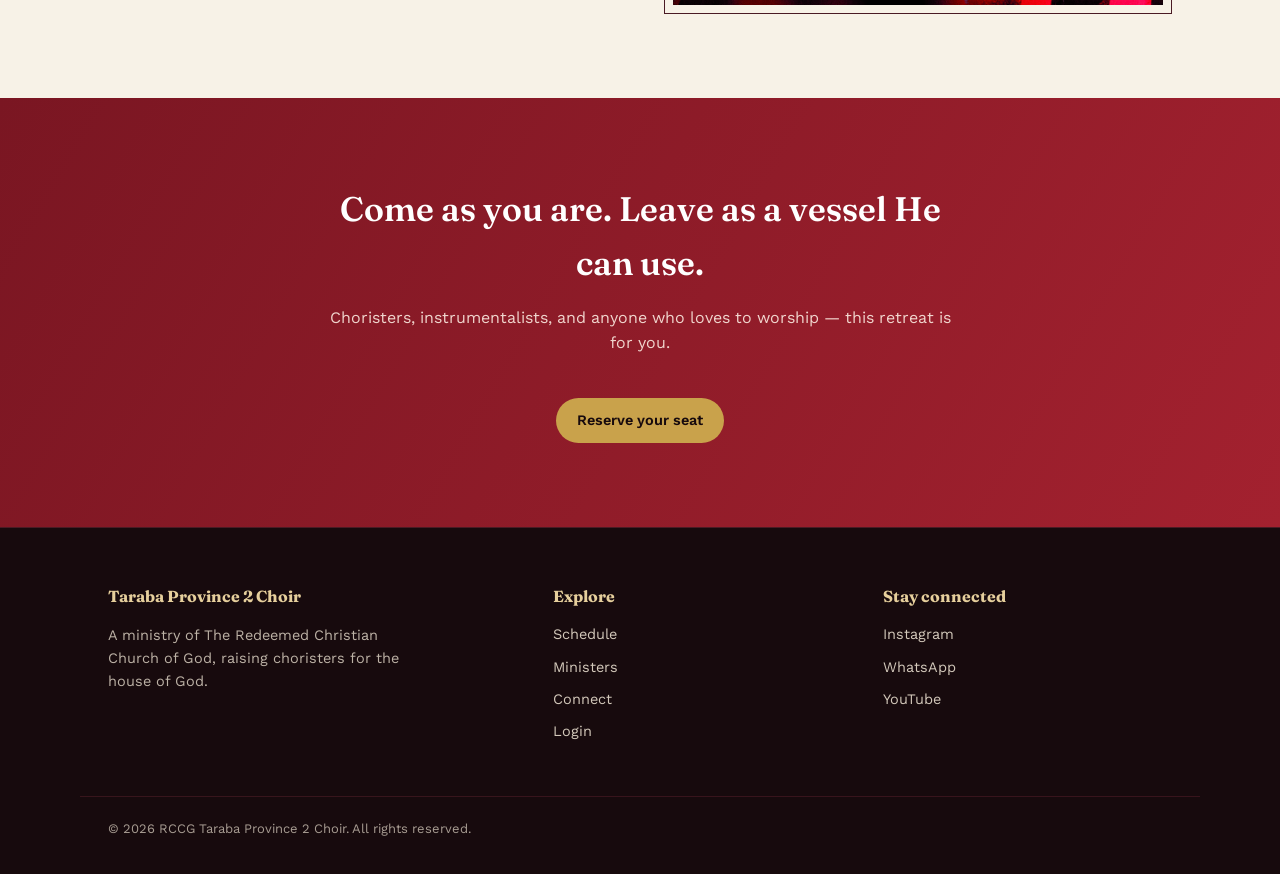
==== commit 0ada8ef3: "Add Tope Ajanaku to the cast list" ====
--- a/index.html
+++ b/index.html
@@ -112,6 +112,10 @@
     </div>
     <div class="cast">
       <div class="cast-item">
+        <img class="cast-photo" src="assets/ministers/tope-ajanaku.jpg" alt="Pst. Tope Ajanaku">
+        <div><div class="role">Facilitator</div><div class="who">Pst. Tope Ajanaku</div></div>
+      </div>
+      <div class="cast-item">
         <img class="cast-photo" src="assets/ministers/bumbz-garboa.jpg" alt="Pst. Bumbz Garboa">
         <div><div class="role">Facilitator</div><div class="who">Pst. Bumbz Garboa</div></div>
       </div>
@@ -130,10 +134,6 @@
       <div class="cast-item">
         <img class="cast-photo" src="assets/ministers/ifeanyi-onyedika.jpg" alt="Ifeanyi E. Onyedika">
         <div><div class="role">Facilitator</div><div class="who">Ifeanyi E. Onyedika</div></div>
-      </div>
-      <div class="cast-item">
-        <img class="cast-photo" src="assets/ministers/tope-ajanaku.jpg" alt="Pst. Tope Ajanaku">
-        <div><div class="role">Facilitator</div><div class="who">Pst. Tope Ajanaku</div></div>
       </div>
       <div class="cast-item">
         <img class="cast-photo" src="assets/ministers/samson-shishi.jpg" alt="Eld. Samson Shishi">
